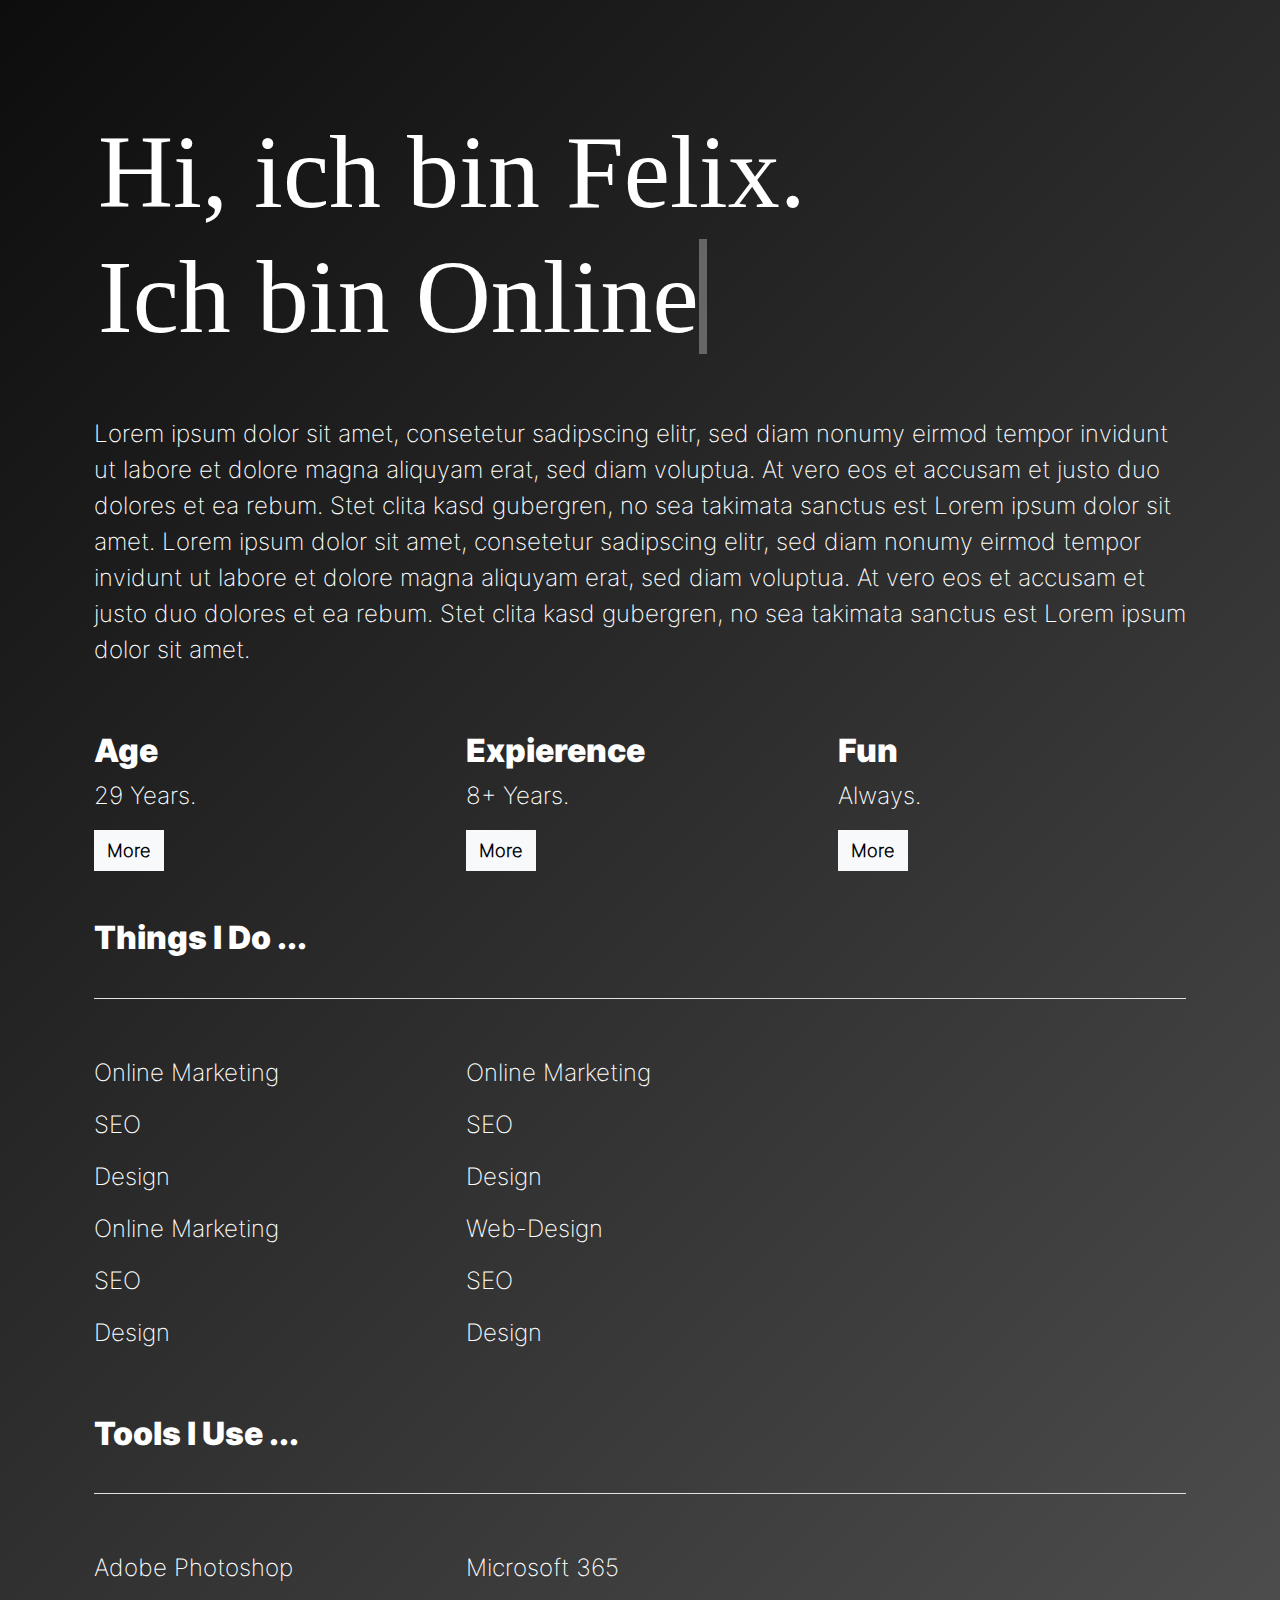
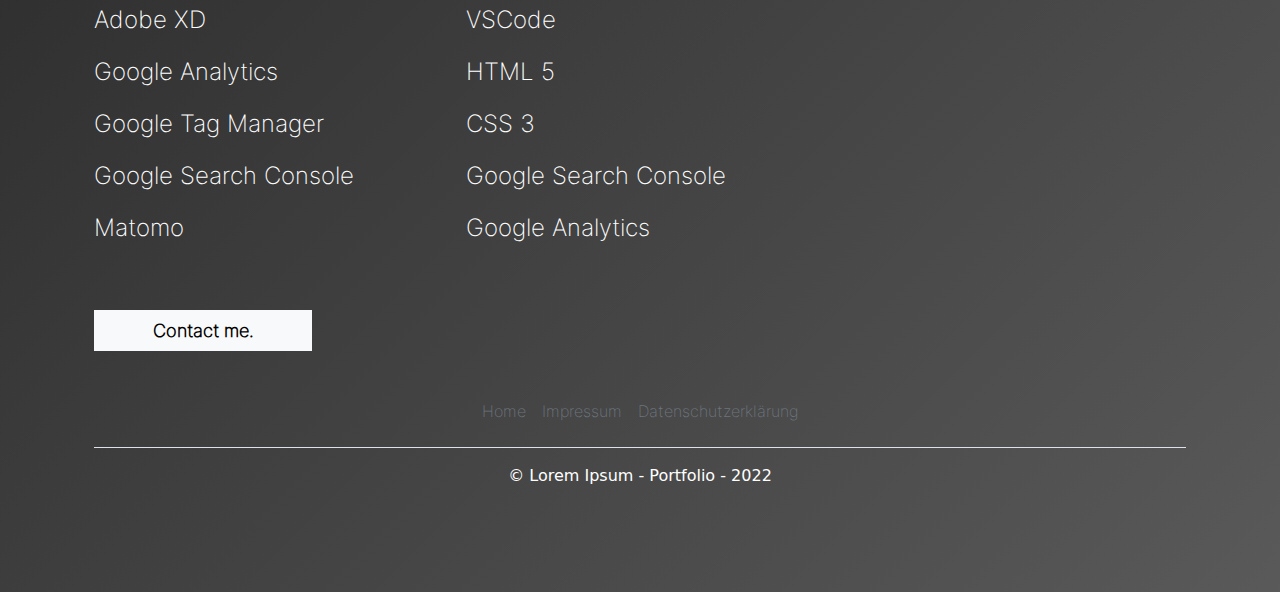
==== index.html @ 141cc772 "Version" ====
<!doctype html>
<html lang="de">
  <head>
   
    <meta name="robots" content="noindex, nofollow">
    <meta charset="utf-8">
    <meta name="viewport" content="width=device-width, initial-scale=1">
    <meta name="description" content="Das ist ein Test">
    <link href="http://welche-kopfhoerer.de/" rel="canonical">
    <link rel="shortcut icon" type="image/x-icon" href="../pictures/bootstrap-logo.svg">
    <link rel="alternate" hreflang="de" href="http://welche-kopfhoerer.de/" />
    <title>Felix Ferrara Portfolio</title>
   <!-- <link href="https://cdn.jsdelivr.net/npm/bootstrap@5.2.0/dist/css/bootstrap.min.css" rel="stylesheet" integrity="sha384-gH2yIJqKdNHPEq0n4Mqa/HGKIhSkIHeL5AyhkYV8i59U5AR6csBvApHHNl/vI1Bx" crossorigin="anonymous"> -->
    <link href="features.css" rel="stylesheet">
    <link href="bootstrap.css" rel="stylesheet">
    <link href="sidebars.css" rel="stylesheet">
    <link href="grid.css" rel="stylesheet">
  </head>
  <body>
<div class="bg-atf">
  <div class="container px-4 py-5" id="featured-3">
    <div class="px-1 py-1 my-1">
      <h1 class="pb-2">
        Hi, ich bin Felix.</br>
        Ich bin
       <span style="color: white; font-family: Merriweather-Black.ttf;"><span class="txt-rotate" data-period="2000" data-rotate="[ &quot;Online Marketer.&quot;, &quot;SEO-Manager.&quot;, &quot;Team Player.&quot;, &quot; Graphic Designer.&quot; ]"><span class="wrap"></span></span></span></h1>      
    </div>
    <p class="parts-text-intro">Lorem ipsum dolor sit amet, consetetur sadipscing elitr, sed diam nonumy eirmod tempor invidunt ut labore et dolore magna aliquyam erat, sed diam voluptua. At vero eos et accusam et justo duo dolores et ea rebum. Stet clita kasd gubergren, no sea takimata sanctus est Lorem ipsum dolor sit amet. Lorem ipsum dolor sit amet, consetetur sadipscing elitr, sed diam nonumy eirmod tempor invidunt ut labore et dolore magna aliquyam erat, sed diam voluptua. At vero eos et accusam et justo duo dolores et ea rebum. Stet clita kasd gubergren, no sea takimata sanctus est Lorem ipsum dolor sit amet.</p>

    
    <div class="row g-4 py-5 row-cols-1 row-cols-lg-3">
      <div class="feature col">
        <h2>Age</h2>
        <p class="parts-text">29 Years.</p>
        <!-- Button trigger modal -->
<button type="button" class="btn btn-light" data-bs-toggle="modal" data-bs-target="#exampleModalAge">
  More
</button>
<!-- Modal -->
<div class="modal fade" id="exampleModalAge" tabindex="-1" role="dialog" aria-labelledby="exampleModalCenterTitle" aria-hidden="true">
  <div class="modal-dialog modal-dialog-centered" role="document">
    <div class="modal-content">
              <div class="modal-header">
                <h1 class="modal-title fs-5 parts-text-modal" id="exampleModalLabel">Age</h1>
                <button type="button" class="btn-close btn-close-white" data-bs-dismiss="modal" aria-label="Close"></button>
              </div>
              <div class="modal-body">
                <p class="parts-text-modal">Lorem ipsum dolor sit amet, consetetur sadipscing elitr, sed diam nonumy eirmod tempor invidunt ut labore et dolore magna aliquyam erat, sed diam voluptua. At vero eos et accusam et justo duo dolores et ea rebum. Stet clita kasd gubergren, no sea takimata sanctus est Lorem ipsum dolor sit amet. Lorem ipsum dolor sit amet, consetetur sadipscing elitr, sed diam nonumy eirmod tempor invidunt ut labore et dolore magna aliquyam erat, sed diam voluptua. At vero eos et accusam et justo duo dolores et ea rebum. Stet clita kasd gubergren, no sea takimata sanctus est Lorem ipsum dolor sit amet.</p>
              </div>
            </div>
  </div>
</div>
     </div>






      <div class="feature col">
        <h2>Expierence</h2>
        <p class="parts-text">8+ Years.</p>
        <button type="button" class="btn btn-light" data-bs-toggle="modal" data-bs-target="#exampleModalXP">
          More
        </button>
        <!-- Modal -->
        <div class="modal fade" id="exampleModalXP" tabindex="-1" role="dialog" aria-labelledby="exampleModalCenterTitle" aria-hidden="true">
          <div class="modal-dialog modal-dialog-centered" role="document">
            <div class="modal-content">
                      <div class="modal-header">
                        <h1 class="modal-title fs-5 parts-text-modal" id="exampleModalLabel">Modal title</h1>
                        <button type="button" class="btn-close btn-close-white" data-bs-dismiss="modal" aria-label="Close"></button>
                      </div>
                      <div class="modal-body">
                        <p class="parts-text-modal">Lorem ipsum dolor sit amet, consetetur sadipscing elitr, sed diam nonumy eirmod tempor invidunt ut labore et dolore magna aliquyam erat, sed diam voluptua. At vero eos et accusam et justo duo dolores et ea rebum. Stet clita kasd gubergren, no sea takimata sanctus est Lorem ipsum dolor sit amet. Lorem ipsum dolor sit amet, consetetur sadipscing elitr, sed diam nonumy eirmod tempor invidunt ut labore et dolore magna aliquyam erat, sed diam voluptua. At vero eos et accusam et justo duo dolores et ea rebum. Stet clita kasd gubergren, no sea takimata sanctus est Lorem ipsum dolor sit amet.</p>
                      </div>
                    </div>
          </div>
        </div>
      </div>


      <div class="feature col">
        <h2>Fun</h2>
        <p class="parts-text">Always.</p>
        <button type="button" class="btn btn-light" data-bs-toggle="modal" data-bs-target="#exampleModalFun">
          More
        </button>
        <!-- Modal -->
<div class="modal fade" id="exampleModalFun" tabindex="-1" role="dialog" aria-labelledby="exampleModalCenterTitle" aria-hidden="true">
  <div class="modal-dialog modal-dialog-centered" role="document">
    <div class="modal-content">
              <div class="modal-header">
                <h1 class="modal-title fs-5 parts-text-modal" id="exampleModalLabel">Fun</h1>
                <button type="button" class="btn-close btn-close-white" data-bs-dismiss="modal" aria-label="Close"></button>
              </div>
              <div class="modal-body">
                <p class="parts-text-modal">Lorem ipsum dolor sit amet, consetetur sadipscing elitr, sed diam nonumy eirmod tempor invidunt ut labore et dolore magna aliquyam erat, sed diam voluptua. At vero eos et accusam et justo duo dolores et ea rebum. Stet clita kasd gubergren, no sea takimata sanctus est Lorem ipsum dolor sit amet. Lorem ipsum dolor sit amet, consetetur sadipscing elitr, sed diam nonumy eirmod tempor invidunt ut labore et dolore magna aliquyam erat, sed diam voluptua. At vero eos et accusam et justo duo dolores et ea rebum. Stet clita kasd gubergren, no sea takimata sanctus est Lorem ipsum dolor sit amet.</p>
              </div>
            </div>
  </div>
</div>
      </div>
    </div>


    <h2 class="pb-2 border-bottom">Things I Do ...</h2>
    <div class="row g-4 py-5 row-cols-1 row-cols-lg-3">
      <div class="feature col">
     <!-- <div class="row g-4 py-5 row-cols-1 row-cols-lg-1"> -->
        <row>
        <div class="feature col">
          <p class="parts-text">Online Marketing</p>
        </div>
        <div class="feature col">
          <p class="parts-text">SEO</p>
        </div>
        <div class="feature col">
          <p class="parts-text">Design</p>
        </div>
        <div class="feature col">
          <p class="parts-text">Online Marketing</p>
        </div>
        <div class="feature col">
          <p class="parts-text">SEO</p>
        </div>
        <div class="feature col">
          <p class="parts-text">Design</p>
        </div>
        </row>
      </div>
     </row>
        <row>
          <div class="feature col">
            <p class="parts-text">Online Marketing</p>
          </div>
          <div class="feature col">
            <p class="parts-text">SEO</p>
          </div>
          <div class="feature col">
            <p class="parts-text">Design</p>
          </div>
          <div class="feature col">
            <p class="parts-text">Web-Design</p>
          </div>
          <div class="feature col">
            <p class="parts-text">SEO</p>
          </div>
          <div class="feature col">
            <p class="parts-text">Design</p>
          </div>
        </row>
      </div>

    <h2 class="pb-2 border-bottom">Tools I Use ...</h2>
    <div class="row g-4 py-5 row-cols-1 row-cols-lg-3">
      <row>
      <div class="feature col">
        <p class="parts-text">Adobe Photoshop</p>
      </div>
      <div class="feature col">
        <p class="parts-text">Adobe XD</p>
      </div>
      <div class="feature col">
        <p class="parts-text">Google Analytics</p>
      </div>
      <div class="feature col">
        <p class="parts-text">Google Tag Manager</p>
      </div>
      <div class="feature col">
        <p class="parts-text">Google Search Console</p>
      </div>
      <div class="feature col">
        <p class="parts-text">Matomo</p>
      </div>
      </row>
      <row>
        <div class="feature col">
          <p class="parts-text">Microsoft 365</p>
        </div>
        <div class="feature col">
          <p class="parts-text">VSCode</p>
        </div>
        <div class="feature col">
          <p class="parts-text">HTML 5</p>
        </div>
        <div class="feature col">
          <p class="parts-text">CSS 3</p>
        </div>
        <div class="feature col">
          <p class="parts-text">Google Search Console</p>
        </div>
        <div class="feature col">
          <p class="parts-text">Google Analytics</p>
        </div>
      </row>
    </div>

    <button type="button" class="btn btn-light">Contact me.</button>

    <footer class="py-3 my-4">
      <ul class="nav justify-content-center border-bottom pb-3 mb-3">
        <li class="nav-item"><a href="#" class="nav-link px-2 text-muted">Home</a></li>
        <li class="nav-item"><a href="#" class="nav-link px-2 text-muted">Impressum</a></li>
        <li class="nav-item"><a href="#" class="nav-link px-2 text-muted">Datenschutzerklärung</a></li>
      </ul>
      <p class="text-center">&copy; Lorem Ipsum - Portfolio - 2022</p>
    </footer>
  </div>
  
    <script src="https://cdn.jsdelivr.net/npm/bootstrap@5.2.0/dist/js/bootstrap.bundle.min.js" integrity="sha384-A3rJD856KowSb7dwlZdYEkO39Gagi7vIsF0jrRAoQmDKKtQBHUuLZ9AsSv4jD4Xa" crossorigin="anonymous"></script>
    <script src="sidebars.js"></script>
    <script src="hone.js"></script>
    <script src="modal.js"></script>
  </body>
</html>
---- features.css ----
.feature-icon {
  width: 4rem;
  height: 4rem;
  border-radius: .75rem;
}

.icon-link > .bi {
  margin-top: .125rem;
  margin-left: .125rem;
  fill: currentcolor;
  transition: transform .25s ease-in-out;
}
.icon-link:hover > .bi {
  transform: translate(.25rem);
}

.icon-square {
  width: 3rem;
  height: 3rem;
  border-radius: .75rem;
}

.text-shadow-1 { text-shadow: 0 .125rem .25rem rgba(0, 0, 0, .25); }
.text-shadow-2 { text-shadow: 0 .25rem .5rem rgba(0, 0, 0, .25); }
.text-shadow-3 { text-shadow: 0 .5rem 1.5rem rgba(0, 0, 0, .25); }

.card-cover {
  background-repeat: no-repeat;
  background-position: center center;
  background-size: cover;
}
---- sidebars.css ----
body {
  min-height: 100vh;
  min-height: -webkit-fill-available;
}

html {
  height: -webkit-fill-available;
}

main {
  height: 100vh;
  height: -webkit-fill-available;
  max-height: 100vh;
  overflow-x: auto;
  overflow-y: hidden;
}

.dropdown-toggle { outline: 0; }

.btn-toggle {
  padding: .25rem .5rem;
  font-weight: 600;
  color: rgba(0, 0, 0, .65);
  background-color: transparent;
}
.btn-toggle:hover,
.btn-toggle:focus {
  color: rgba(0, 0, 0, .85);
  background-color: #d2f4ea;
}

.btn-toggle::before {
  width: 1.25em;
  line-height: 0;
  content: url("data:image/svg+xml,%3csvg xmlns='http://www.w3.org/2000/svg' width='16' height='16' viewBox='0 0 16 16'%3e%3cpath fill='none' stroke='rgba%280,0,0,.5%29' stroke-linecap='round' stroke-linejoin='round' stroke-width='2' d='M5 14l6-6-6-6'/%3e%3c/svg%3e");
  transition: transform .35s ease;
  transform-origin: .5em 50%;
}

.btn-toggle[aria-expanded="true"] {
  color: rgba(0, 0, 0, .85);
}
.btn-toggle[aria-expanded="true"]::before {
  transform: rotate(90deg);
}

.btn-toggle-nav a {
  padding: .1875rem .5rem;
  margin-top: .125rem;
  margin-left: 1.25rem;
}
.btn-toggle-nav a:hover,
.btn-toggle-nav a:focus {
  background-color: #d2f4ea;
}

.scrollarea {
  overflow-y: auto;
}
---- grid.css ----
.themed-grid-col {
  padding-top: .75rem;
  padding-bottom: .75rem;
 
}

.themed-container {
  padding: .75rem;
  margin-bottom: 1.5rem;
  
}
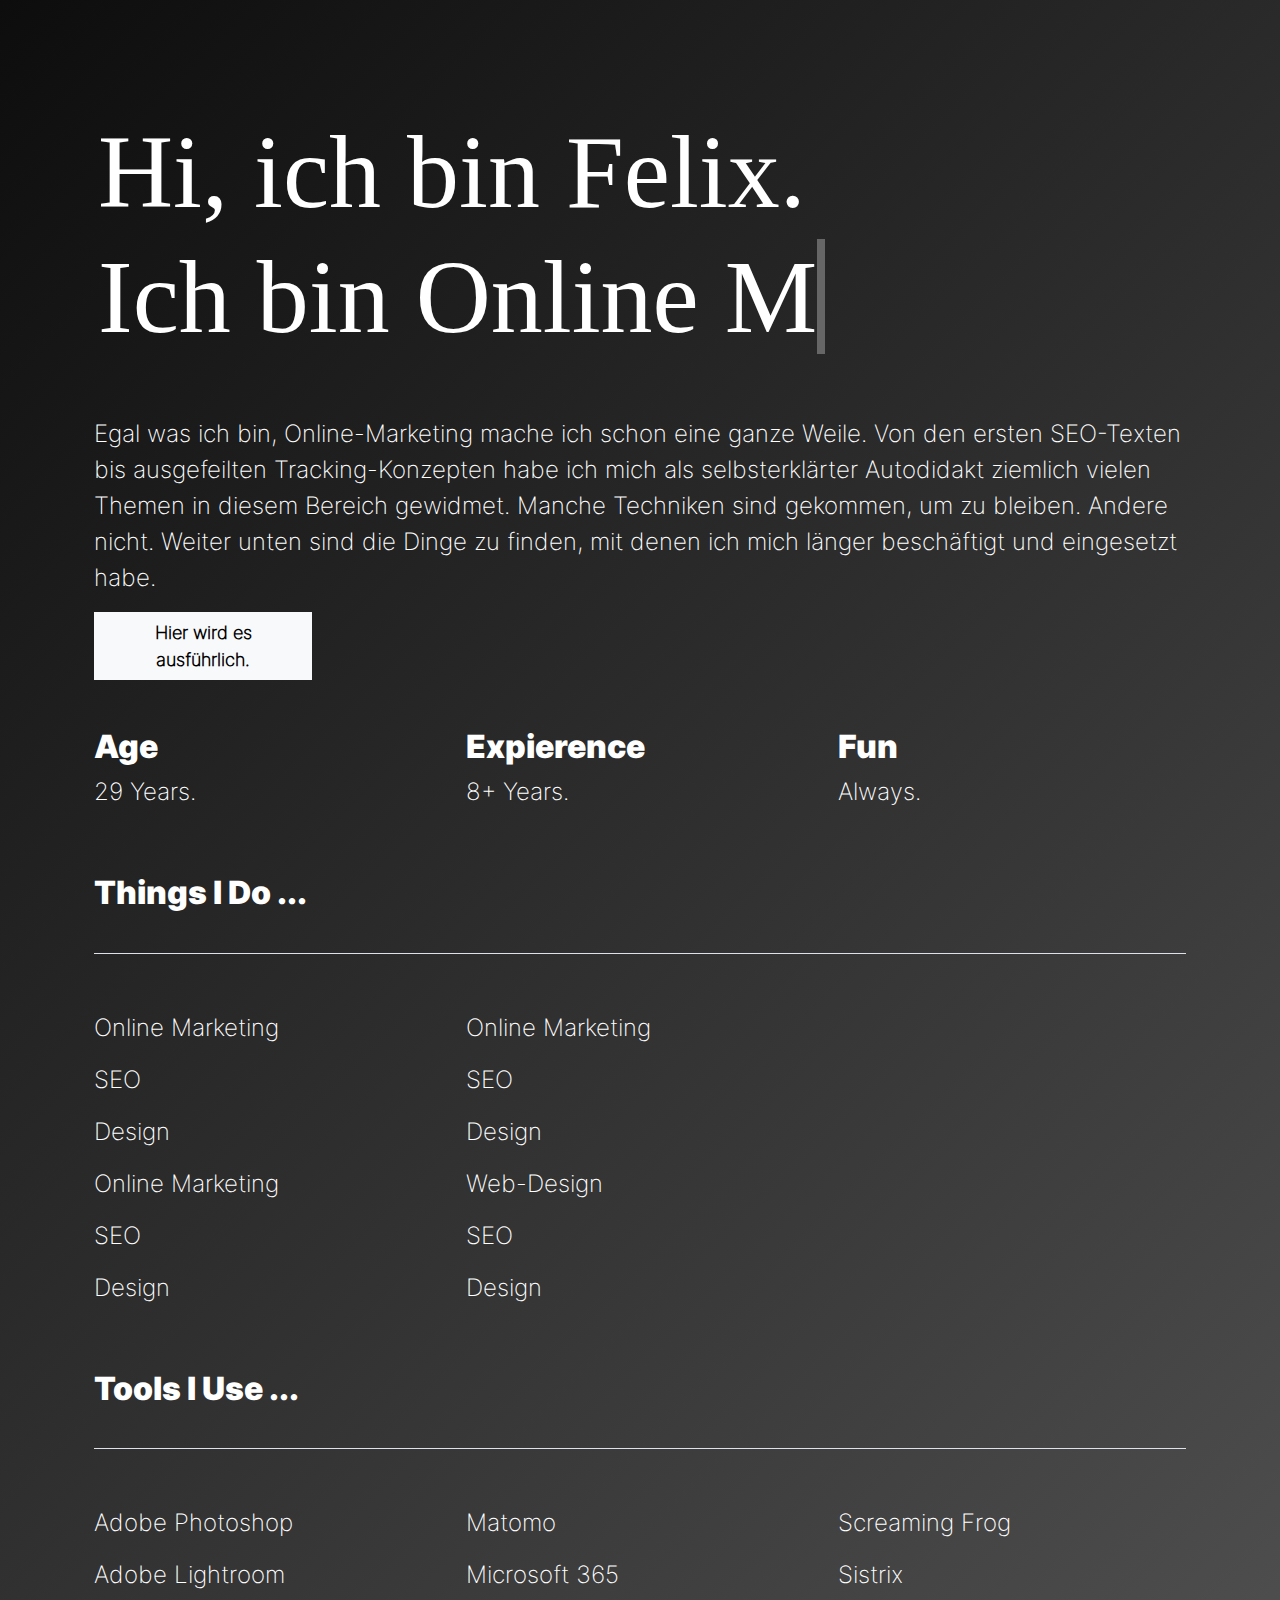
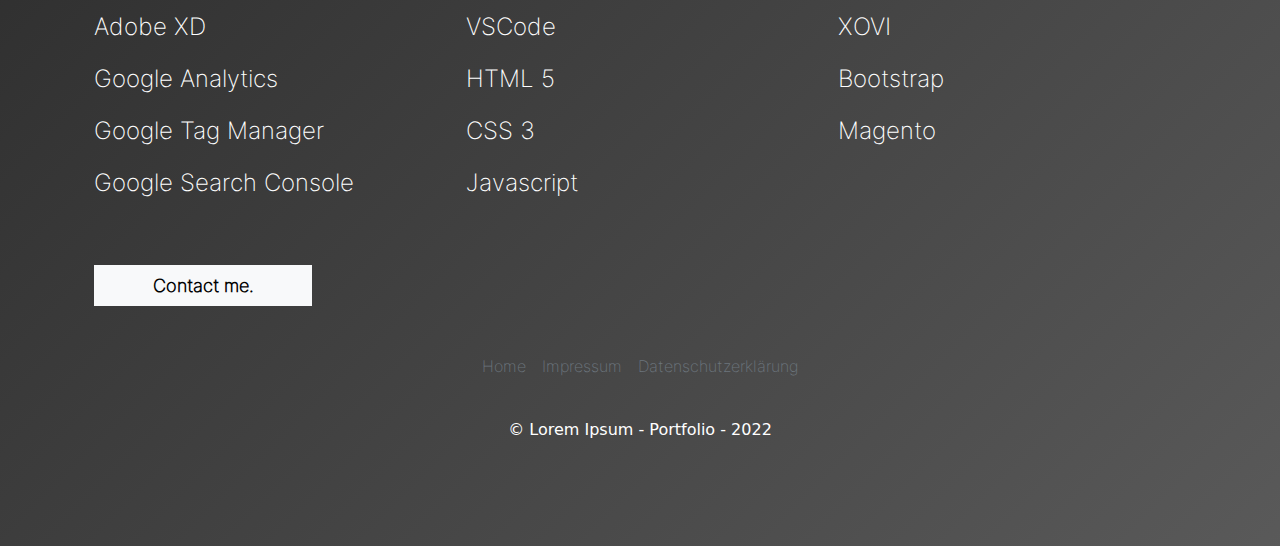
==== commit bfc46296: "Version" ====
--- a/index.html
+++ b/index.html
@@ -25,81 +25,41 @@
         Ich bin
        <span style="color: white; font-family: Merriweather-Black.ttf;"><span class="txt-rotate" data-period="2000" data-rotate="[ &quot;Online Marketer.&quot;, &quot;SEO-Manager.&quot;, &quot;Team Player.&quot;, &quot; Graphic Designer.&quot; ]"><span class="wrap"></span></span></span></h1>      
     </div>
-    <p class="parts-text-intro">Lorem ipsum dolor sit amet, consetetur sadipscing elitr, sed diam nonumy eirmod tempor invidunt ut labore et dolore magna aliquyam erat, sed diam voluptua. At vero eos et accusam et justo duo dolores et ea rebum. Stet clita kasd gubergren, no sea takimata sanctus est Lorem ipsum dolor sit amet. Lorem ipsum dolor sit amet, consetetur sadipscing elitr, sed diam nonumy eirmod tempor invidunt ut labore et dolore magna aliquyam erat, sed diam voluptua. At vero eos et accusam et justo duo dolores et ea rebum. Stet clita kasd gubergren, no sea takimata sanctus est Lorem ipsum dolor sit amet.</p>
-
+    <p class="parts-text-intro">Egal was ich bin, Online-Marketing mache ich schon eine ganze Weile. Von den ersten SEO-Texten bis ausgefeilten Tracking-Konzepten habe ich mich als selbsterklärter Autodidakt ziemlich vielen Themen in diesem Bereich gewidmet. Manche Techniken sind gekommen, um zu bleiben. Andere nicht. Weiter unten sind die Dinge zu finden, mit denen ich mich länger beschäftigt und eingesetzt habe.</p>
+    <button type="button" class="btn btn-light" data-bs-toggle="modal" data-bs-target="#exampleModalAge">
+      Hier wird es ausführlich.
+    </button>
+    <!-- Modal -->
+    <div class="modal fade" id="exampleModalAge" tabindex="-1" role="dialog" aria-labelledby="exampleModalCenterTitle" aria-hidden="true">
+      <div class="modal-dialog modal-dialog-centered" role="document">
+        <div class="modal-content">
+                  <div class="modal-header">
+                    <h1 class="modal-title fs-5 parts-text-modal" id="exampleModalLabel">Age</h1>
+                    <button type="button" class="btn-close btn-close-white" data-bs-dismiss="modal" aria-label="Close"></button>
+                  </div>
+                  <div class="modal-body">
+                    <p class="parts-text-modal">Lorem ipsum dolor sit amet, consetetur sadipscing elitr, sed diam nonumy eirmod tempor invidunt ut labore et dolore magna aliquyam erat, sed diam voluptua. At vero eos et accusam et justo duo dolores et ea rebum. Stet clita kasd gubergren, no sea takimata sanctus est Lorem ipsum dolor sit amet. Lorem ipsum dolor sit amet, consetetur sadipscing elitr, sed diam nonumy eirmod tempor invidunt ut labore et dolore magna aliquyam erat, sed diam voluptua. At vero eos et accusam et justo duo dolores et ea rebum. Stet clita kasd gubergren, no sea takimata sanctus est Lorem ipsum dolor sit amet.</p>
+                  </div>
+                </div>
+      </div>
+    </div>
     
     <div class="row g-4 py-5 row-cols-1 row-cols-lg-3">
       <div class="feature col">
         <h2>Age</h2>
         <p class="parts-text">29 Years.</p>
         <!-- Button trigger modal -->
-<button type="button" class="btn btn-light" data-bs-toggle="modal" data-bs-target="#exampleModalAge">
-  More
-</button>
-<!-- Modal -->
-<div class="modal fade" id="exampleModalAge" tabindex="-1" role="dialog" aria-labelledby="exampleModalCenterTitle" aria-hidden="true">
-  <div class="modal-dialog modal-dialog-centered" role="document">
-    <div class="modal-content">
-              <div class="modal-header">
-                <h1 class="modal-title fs-5 parts-text-modal" id="exampleModalLabel">Age</h1>
-                <button type="button" class="btn-close btn-close-white" data-bs-dismiss="modal" aria-label="Close"></button>
-              </div>
-              <div class="modal-body">
-                <p class="parts-text-modal">Lorem ipsum dolor sit amet, consetetur sadipscing elitr, sed diam nonumy eirmod tempor invidunt ut labore et dolore magna aliquyam erat, sed diam voluptua. At vero eos et accusam et justo duo dolores et ea rebum. Stet clita kasd gubergren, no sea takimata sanctus est Lorem ipsum dolor sit amet. Lorem ipsum dolor sit amet, consetetur sadipscing elitr, sed diam nonumy eirmod tempor invidunt ut labore et dolore magna aliquyam erat, sed diam voluptua. At vero eos et accusam et justo duo dolores et ea rebum. Stet clita kasd gubergren, no sea takimata sanctus est Lorem ipsum dolor sit amet.</p>
-              </div>
-            </div>
-  </div>
-</div>
      </div>
-
-
-
-
-
-
       <div class="feature col">
         <h2>Expierence</h2>
         <p class="parts-text">8+ Years.</p>
-        <button type="button" class="btn btn-light" data-bs-toggle="modal" data-bs-target="#exampleModalXP">
-          More
-        </button>
-        <!-- Modal -->
-        <div class="modal fade" id="exampleModalXP" tabindex="-1" role="dialog" aria-labelledby="exampleModalCenterTitle" aria-hidden="true">
-          <div class="modal-dialog modal-dialog-centered" role="document">
-            <div class="modal-content">
-                      <div class="modal-header">
-                        <h1 class="modal-title fs-5 parts-text-modal" id="exampleModalLabel">Modal title</h1>
-                        <button type="button" class="btn-close btn-close-white" data-bs-dismiss="modal" aria-label="Close"></button>
-                      </div>
-                      <div class="modal-body">
-                        <p class="parts-text-modal">Lorem ipsum dolor sit amet, consetetur sadipscing elitr, sed diam nonumy eirmod tempor invidunt ut labore et dolore magna aliquyam erat, sed diam voluptua. At vero eos et accusam et justo duo dolores et ea rebum. Stet clita kasd gubergren, no sea takimata sanctus est Lorem ipsum dolor sit amet. Lorem ipsum dolor sit amet, consetetur sadipscing elitr, sed diam nonumy eirmod tempor invidunt ut labore et dolore magna aliquyam erat, sed diam voluptua. At vero eos et accusam et justo duo dolores et ea rebum. Stet clita kasd gubergren, no sea takimata sanctus est Lorem ipsum dolor sit amet.</p>
-                      </div>
-                    </div>
-          </div>
-        </div>
       </div>
 
 
       <div class="feature col">
         <h2>Fun</h2>
         <p class="parts-text">Always.</p>
-        <button type="button" class="btn btn-light" data-bs-toggle="modal" data-bs-target="#exampleModalFun">
-          More
-        </button>
-        <!-- Modal -->
-<div class="modal fade" id="exampleModalFun" tabindex="-1" role="dialog" aria-labelledby="exampleModalCenterTitle" aria-hidden="true">
-  <div class="modal-dialog modal-dialog-centered" role="document">
-    <div class="modal-content">
-              <div class="modal-header">
-                <h1 class="modal-title fs-5 parts-text-modal" id="exampleModalLabel">Fun</h1>
-                <button type="button" class="btn-close btn-close-white" data-bs-dismiss="modal" aria-label="Close"></button>
-              </div>
-              <div class="modal-body">
-                <p class="parts-text-modal">Lorem ipsum dolor sit amet, consetetur sadipscing elitr, sed diam nonumy eirmod tempor invidunt ut labore et dolore magna aliquyam erat, sed diam voluptua. At vero eos et accusam et justo duo dolores et ea rebum. Stet clita kasd gubergren, no sea takimata sanctus est Lorem ipsum dolor sit amet. Lorem ipsum dolor sit amet, consetetur sadipscing elitr, sed diam nonumy eirmod tempor invidunt ut labore et dolore magna aliquyam erat, sed diam voluptua. At vero eos et accusam et justo duo dolores et ea rebum. Stet clita kasd gubergren, no sea takimata sanctus est Lorem ipsum dolor sit amet.</p>
-              </div>
-            </div>
-  </div>
-</div>
+      
       </div>
     </div>
 
@@ -159,6 +119,9 @@
         <p class="parts-text">Adobe Photoshop</p>
       </div>
       <div class="feature col">
+        <p class="parts-text">Adobe Lightroom</p>
+      </div>
+      <div class="feature col">
         <p class="parts-text">Adobe XD</p>
       </div>
       <div class="feature col">
@@ -170,11 +133,11 @@
       <div class="feature col">
         <p class="parts-text">Google Search Console</p>
       </div>
-      <div class="feature col">
-        <p class="parts-text">Matomo</p>
-      </div>
       </row>
       <row>
+        <div class="feature col">
+          <p class="parts-text">Matomo</p>
+        </div>
         <div class="feature col">
           <p class="parts-text">Microsoft 365</p>
         </div>
@@ -188,18 +151,33 @@
           <p class="parts-text">CSS 3</p>
         </div>
         <div class="feature col">
-          <p class="parts-text">Google Search Console</p>
+          <p class="parts-text">Javascript</p>
+        </div>
+      </row>
+      <row>
+        <div class="feature col">
+          <p class="parts-text">Screaming Frog</p>
         </div>
         <div class="feature col">
-          <p class="parts-text">Google Analytics</p>
+          <p class="parts-text">Sistrix</p>
         </div>
+        <div class="feature col">
+          <p class="parts-text">XOVI</p>
+        </div>
+        <div class="feature col">
+          <p class="parts-text">Bootstrap</p>
+        </div>
+        <div class="feature col">
+          <p class="parts-text">Magento</p>
+        </div>
+        </row>
       </row>
     </div>
 
     <button type="button" class="btn btn-light">Contact me.</button>
 
     <footer class="py-3 my-4">
-      <ul class="nav justify-content-center border-bottom pb-3 mb-3">
+      <ul class="nav justify-content-center pb-3 mb-3">
         <li class="nav-item"><a href="#" class="nav-link px-2 text-muted">Home</a></li>
         <li class="nav-item"><a href="#" class="nav-link px-2 text-muted">Impressum</a></li>
         <li class="nav-item"><a href="#" class="nav-link px-2 text-muted">Datenschutzerklärung</a></li>
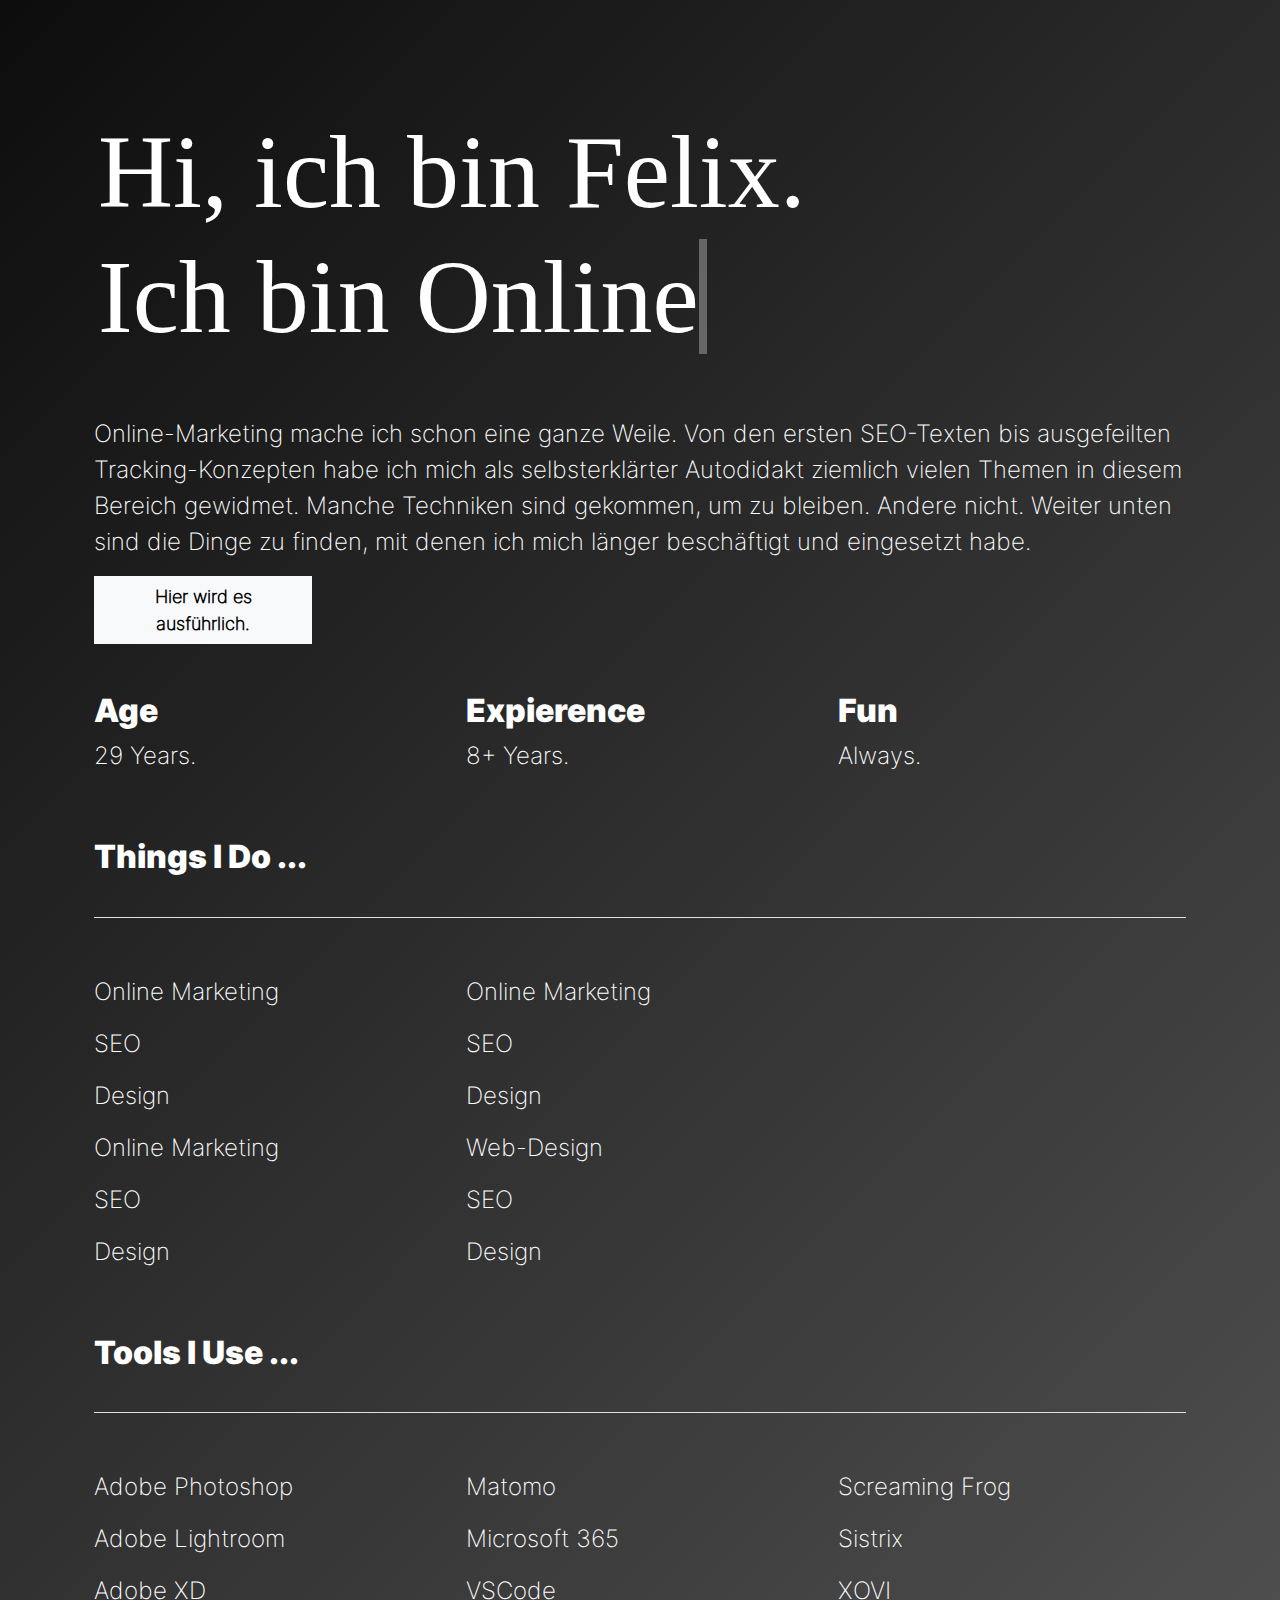
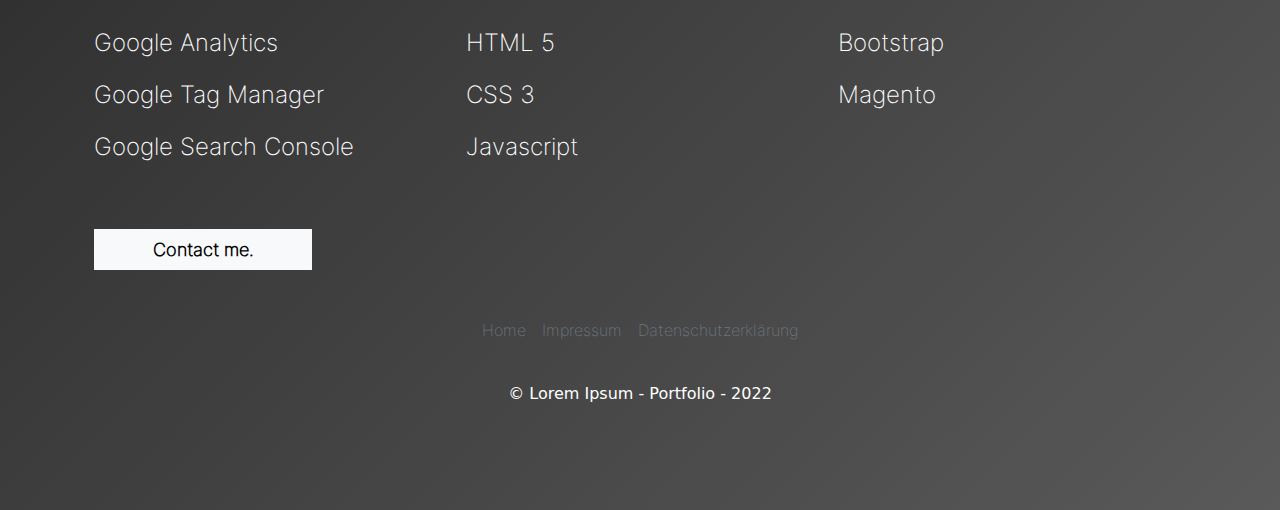
==== commit 9d022da7: "Update index.html" ====
--- a/index.html
+++ b/index.html
@@ -25,7 +25,7 @@
         Ich bin
        <span style="color: white; font-family: Merriweather-Black.ttf;"><span class="txt-rotate" data-period="2000" data-rotate="[ &quot;Online Marketer.&quot;, &quot;SEO-Manager.&quot;, &quot;Team Player.&quot;, &quot; Graphic Designer.&quot; ]"><span class="wrap"></span></span></span></h1>      
     </div>
-    <p class="parts-text-intro">Egal was ich bin, Online-Marketing mache ich schon eine ganze Weile. Von den ersten SEO-Texten bis ausgefeilten Tracking-Konzepten habe ich mich als selbsterklärter Autodidakt ziemlich vielen Themen in diesem Bereich gewidmet. Manche Techniken sind gekommen, um zu bleiben. Andere nicht. Weiter unten sind die Dinge zu finden, mit denen ich mich länger beschäftigt und eingesetzt habe.</p>
+    <p class="parts-text-intro">Online-Marketing mache ich schon eine ganze Weile. Von den ersten SEO-Texten bis ausgefeilten Tracking-Konzepten habe ich mich als selbsterklärter Autodidakt ziemlich vielen Themen in diesem Bereich gewidmet. Manche Techniken sind gekommen, um zu bleiben. Andere nicht. Weiter unten sind die Dinge zu finden, mit denen ich mich länger beschäftigt und eingesetzt habe.</p>
     <button type="button" class="btn btn-light" data-bs-toggle="modal" data-bs-target="#exampleModalAge">
       Hier wird es ausführlich.
     </button>
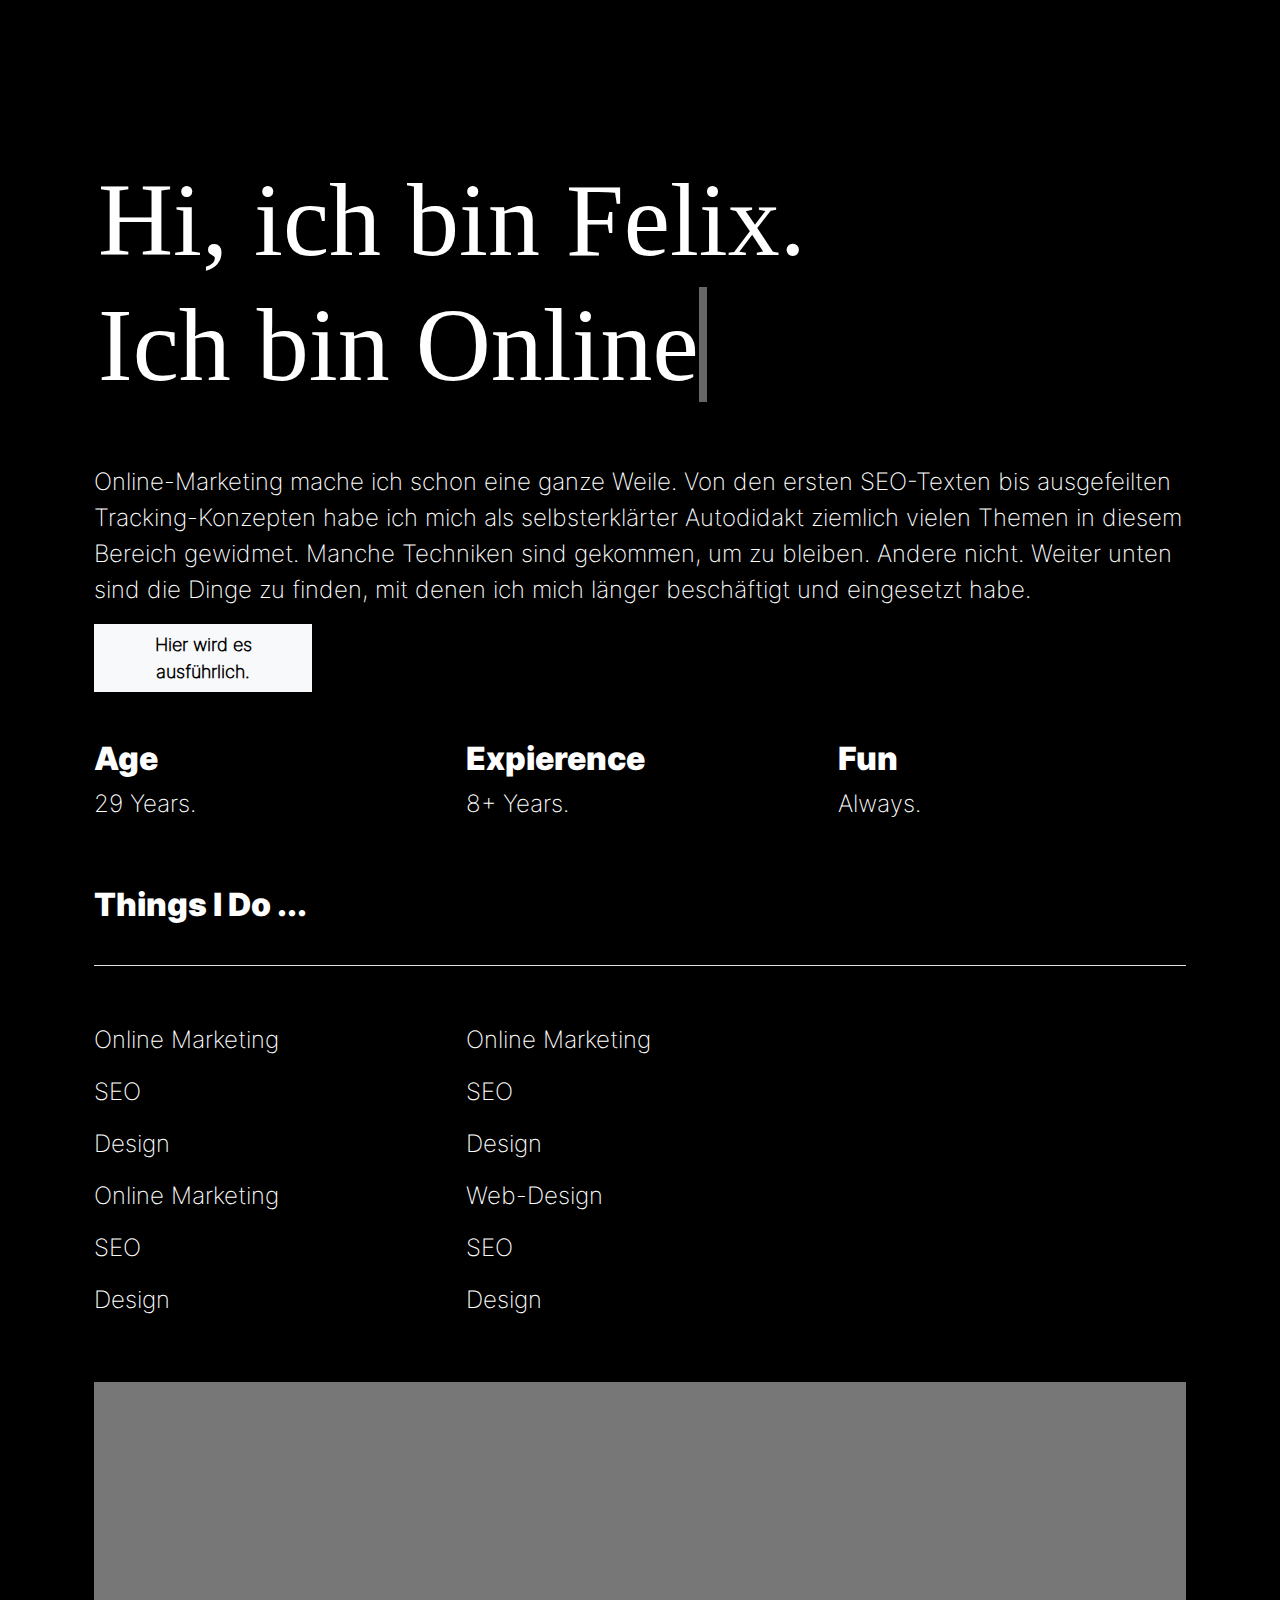
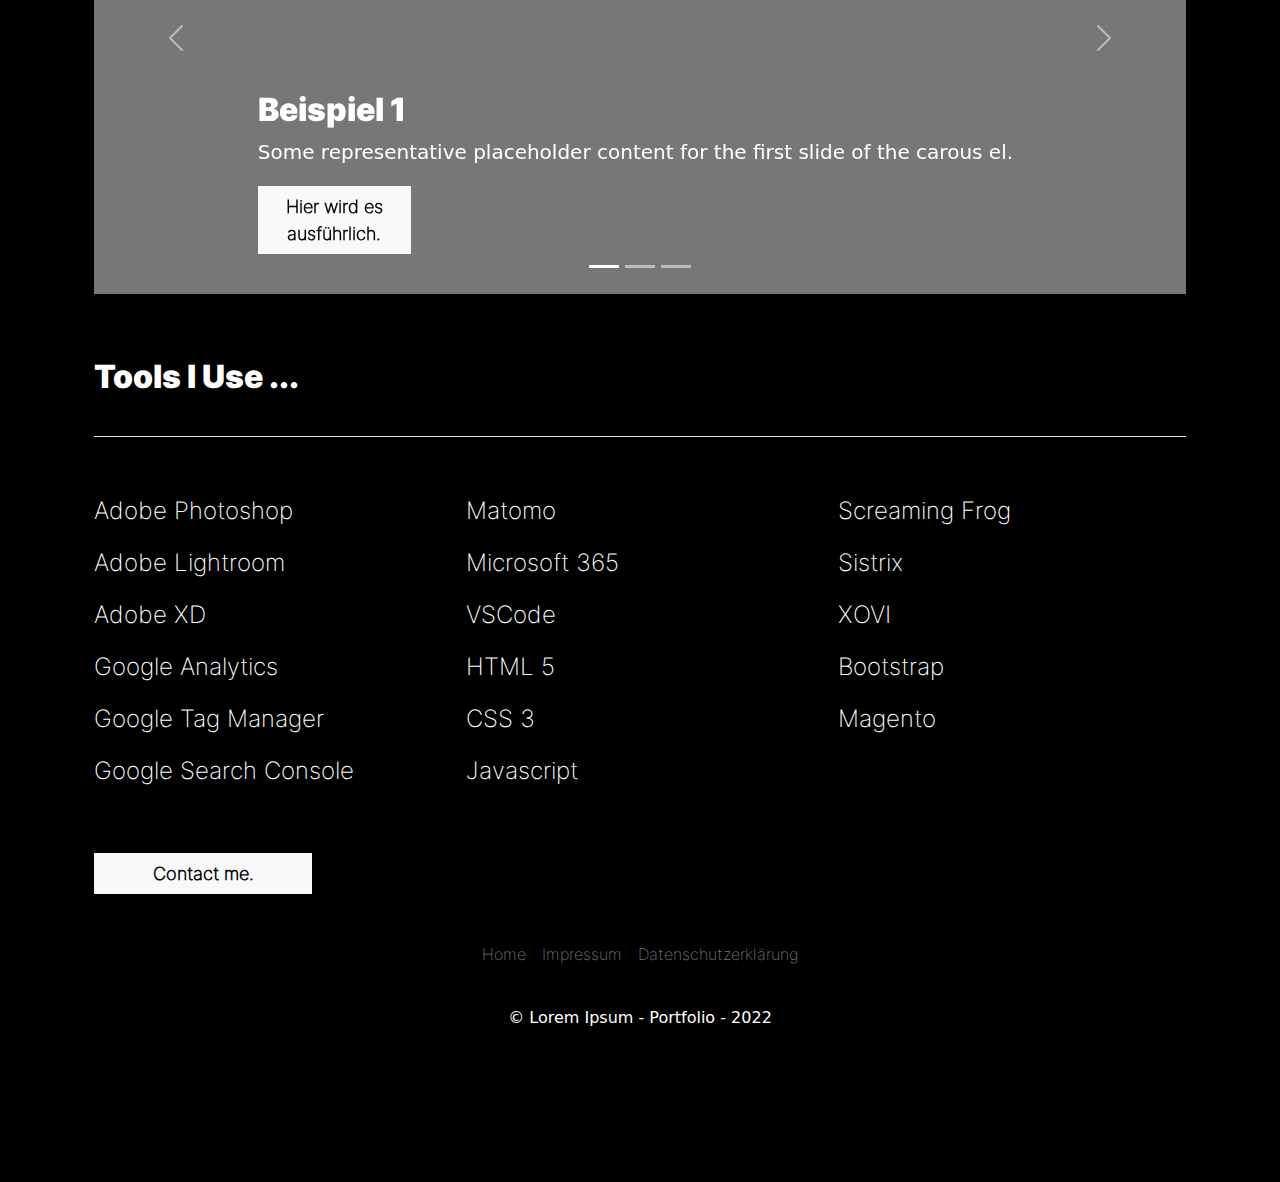
==== commit c0204202: "Version" ====
--- a/index.html
+++ b/index.html
@@ -12,12 +12,12 @@
     <title>Felix Ferrara Portfolio</title>
    <!-- <link href="https://cdn.jsdelivr.net/npm/bootstrap@5.2.0/dist/css/bootstrap.min.css" rel="stylesheet" integrity="sha384-gH2yIJqKdNHPEq0n4Mqa/HGKIhSkIHeL5AyhkYV8i59U5AR6csBvApHHNl/vI1Bx" crossorigin="anonymous"> -->
     <link href="features.css" rel="stylesheet">
+    <link href="carousel.css" rel="stylesheet">
     <link href="bootstrap.css" rel="stylesheet">
     <link href="sidebars.css" rel="stylesheet">
     <link href="grid.css" rel="stylesheet">
   </head>
   <body>
-<div class="bg-atf">
   <div class="container px-4 py-5" id="featured-3">
     <div class="px-1 py-1 my-1">
       <h1 class="pb-2">
@@ -63,7 +63,6 @@
       </div>
     </div>
 
-
     <h2 class="pb-2 border-bottom">Things I Do ...</h2>
     <div class="row g-4 py-5 row-cols-1 row-cols-lg-3">
       <div class="feature col">
@@ -112,6 +111,82 @@
         </row>
       </div>
 
+<!-- Slider Start -->
+
+
+<div id="myCarousel" class="carousel slide" data-bs-ride="carousel">
+  <div class="carousel-indicators">
+    <button type="button" data-bs-target="#myCarousel" data-bs-slide-to="0" class="active" aria-current="true" aria-label="Slide 1"></button>
+    <button type="button" data-bs-target="#myCarousel" data-bs-slide-to="1" aria-label="Slide 2"></button>
+    <button type="button" data-bs-target="#myCarousel" data-bs-slide-to="2" aria-label="Slide 3"></button>
+  </div>
+  <div class="carousel-inner">
+    <div class="carousel-item active">
+      <svg class="bd-placeholder-img" width="100%" height="100%" xmlns="http://www.w3.org/2000/svg" aria-hidden="true" preserveAspectRatio="xMidYMid slice" focusable="false"><rect width="100%" height="100%" fill="#777"/></svg>
+
+      <div class="container">
+        <div class="carousel-caption text-start">
+          <h2>Beispiel 1</h2>
+          <p>Some representative placeholder content for the first slide of the carous el.</p>
+          <button type="button" class="btn btn-light" data-bs-toggle="modal" data-bs-target="#exampleModalAge">
+            Hier wird es ausführlich.
+          </button>
+          <!-- Modal -->
+          <div class="modal fade" id="exampleModalAge" tabindex="-1" role="dialog" aria-labelledby="exampleModalCenterTitle" aria-hidden="true">
+            <div class="modal-dialog modal-dialog-centered" role="document">
+              <div class="modal-content">
+                        <div class="modal-header">
+                          <h1 class="modal-title fs-5 parts-text-modal" id="exampleModalLabel">Age</h1>
+                          <button type="button" class="btn-close btn-close-white" data-bs-dismiss="modal" aria-label="Close"></button>
+                        </div>
+                        <div class="modal-body">
+                          <p class="parts-text-modal">Lorem ipsum dolor sit amet, consetetur sadipscing elitr, sed diam nonumy eirmod tempor invidunt ut labore et dolore magna aliquyam erat, sed diam voluptua. At vero eos et accusam et justo duo dolores et ea rebum. Stet clita kasd gubergren, no sea takimata sanctus est Lorem ipsum dolor sit amet. Lorem ipsum dolor sit amet, consetetur sadipscing elitr, sed diam nonumy eirmod tempor invidunt ut labore et dolore magna aliquyam erat, sed diam voluptua. At vero eos et accusam et justo duo dolores et ea rebum. Stet clita kasd gubergren, no sea takimata sanctus est Lorem ipsum dolor sit amet.</p>
+                        </div>
+                      </div>
+            </div>
+          </div>
+          <!-- <p><a class="btn btn-lg btn-primary" href="#">Sign up today</a></p> -->
+        </div>
+      </div>
+    </div>
+    <div class="carousel-item">
+      <svg class="bd-placeholder-img" width="100%" height="100%" xmlns="http://www.w3.org/2000/svg" aria-hidden="true" preserveAspectRatio="xMidYMid slice" focusable="false"><rect width="100%" height="100%" fill="#777"/></svg>
+
+      <div class="container">
+        <div class="carousel-caption text-start">
+          <h2>Beispiel 2</h2>
+          <p>Some representative placeholder content for the second slide of the carousel.</p>
+          <button type="button" class="btn btn-light" data-bs-toggle="modal" data-bs-target="#exampleModalAge">
+            Hier wird es ausführlich.
+          </button>  
+        </div>
+      </div>
+    </div>
+    <div class="carousel-item">
+      <svg class="bd-placeholder-img" width="100%" height="100%" xmlns="http://www.w3.org/2000/svg" aria-hidden="true" preserveAspectRatio="xMidYMid slice" focusable="false"><rect width="100%" height="100%" fill="#777"/></svg>
+
+      <div class="container">
+        <div class="carousel-caption text-start">
+          <h2>Beispiel 3</h2>
+          <p>Some representative placeholder content for the third slide of this carousel.</p>
+          <button type="button" class="btn btn-light" data-bs-toggle="modal" data-bs-target="#exampleModalAge">
+            Hier wird es ausführlich.
+          </button>  
+        </div>
+      </div>
+    </div>
+  </div>
+  <button class="carousel-control-prev" type="button" data-bs-target="#myCarousel" data-bs-slide="prev">
+    <span class="carousel-control-prev-icon" aria-hidden="true"></span>
+    <span class="visually-hidden">Previous</span>
+  </button>
+  <button class="carousel-control-next" type="button" data-bs-target="#myCarousel" data-bs-slide="next">
+    <span class="carousel-control-next-icon" aria-hidden="true"></span>
+    <span class="visually-hidden">Next</span>
+  </button>
+</div>
+
+<!-- Slider End -->
     <h2 class="pb-2 border-bottom">Tools I Use ...</h2>
     <div class="row g-4 py-5 row-cols-1 row-cols-lg-3">
       <row>
@@ -184,7 +259,6 @@
       </ul>
       <p class="text-center">&copy; Lorem Ipsum - Portfolio - 2022</p>
     </footer>
-  </div>
   
     <script src="https://cdn.jsdelivr.net/npm/bootstrap@5.2.0/dist/js/bootstrap.bundle.min.js" integrity="sha384-A3rJD856KowSb7dwlZdYEkO39Gagi7vIsF0jrRAoQmDKKtQBHUuLZ9AsSv4jD4Xa" crossorigin="anonymous"></script>
     <script src="sidebars.js"></script>
--- a/carousel.css
+++ b/carousel.css
@@ -0,0 +1,82 @@
+/* GLOBAL STYLES
+-------------------------------------------------- */
+/* Padding below the footer and lighter body text */
+
+body {
+  padding-top: 3rem;
+  padding-bottom: 3rem;
+  color: #5a5a5a;
+}
+
+
+/* CUSTOMIZE THE CAROUSEL
+-------------------------------------------------- */
+
+/* Carousel base class */
+.carousel {
+  margin-bottom: 4rem;
+}
+/* Since positioning the image, we need to help out the caption */
+.carousel-caption {
+  bottom: 3rem;
+  z-index: 10;
+}
+
+/* Declare heights because of positioning of img element */
+.carousel-item {
+  height: 32rem;
+}
+
+
+/* MARKETING CONTENT
+-------------------------------------------------- */
+
+/* Center align the text within the three columns below the carousel */
+.marketing .col-lg-4 {
+  margin-bottom: 1.5rem;
+  text-align: center;
+}
+/* rtl:begin:ignore */
+.marketing .col-lg-4 p {
+  margin-right: .75rem;
+  margin-left: .75rem;
+}
+/* rtl:end:ignore */
+
+
+/* Featurettes
+------------------------- */
+
+.featurette-divider {
+  margin: 5rem 0; /* Space out the Bootstrap <hr> more */
+}
+
+/* Thin out the marketing headings */
+/* rtl:begin:remove */
+.featurette-heading {
+  letter-spacing: -.05rem;
+}
+
+/* rtl:end:remove */
+
+/* RESPONSIVE CSS
+-------------------------------------------------- */
+
+@media (min-width: 40em) {
+  /* Bump up size of carousel content */
+  .carousel-caption p {
+    margin-bottom: 1.25rem;
+    font-size: 1.25rem;
+    line-height: 1.4;
+  }
+
+  .featurette-heading {
+    font-size: 50px;
+  }
+}
+
+@media (min-width: 62em) {
+  .featurette-heading {
+    margin-top: 7rem;
+  }
+}
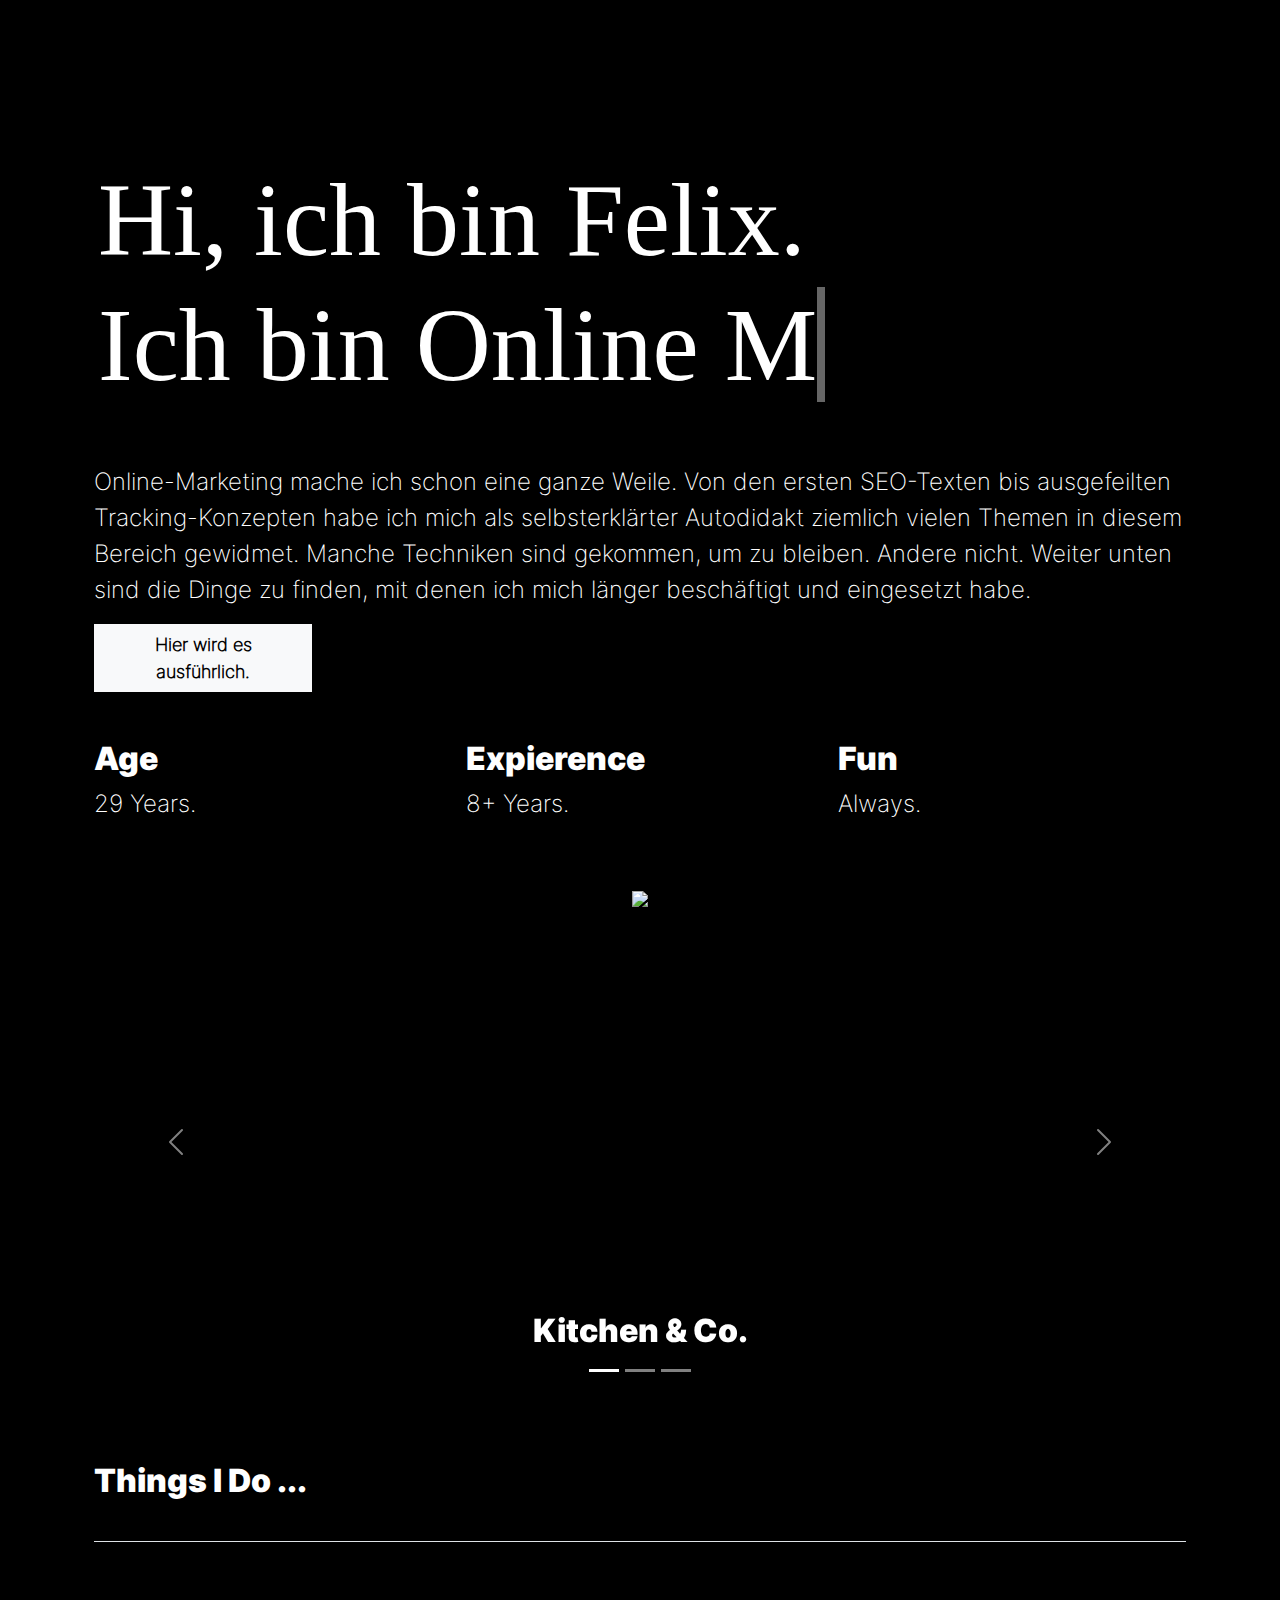
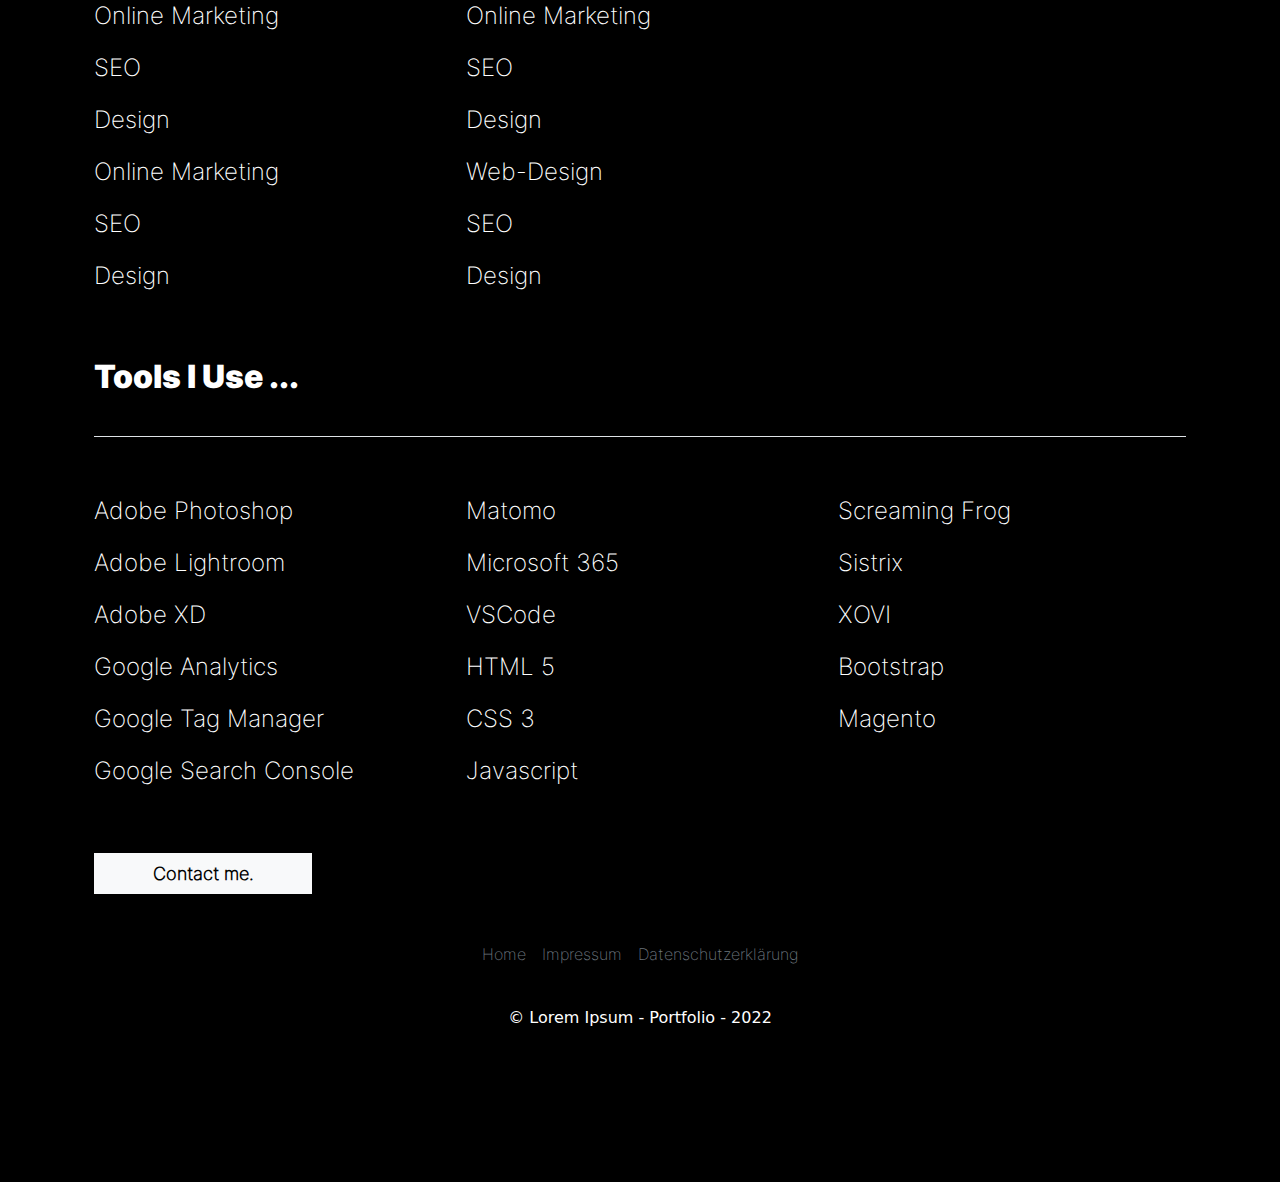
==== commit 74a63c06: "Version" ====
--- a/index.html
+++ b/index.html
@@ -63,55 +63,7 @@
       </div>
     </div>
 
-    <h2 class="pb-2 border-bottom">Things I Do ...</h2>
-    <div class="row g-4 py-5 row-cols-1 row-cols-lg-3">
-      <div class="feature col">
-     <!-- <div class="row g-4 py-5 row-cols-1 row-cols-lg-1"> -->
-        <row>
-        <div class="feature col">
-          <p class="parts-text">Online Marketing</p>
-        </div>
-        <div class="feature col">
-          <p class="parts-text">SEO</p>
-        </div>
-        <div class="feature col">
-          <p class="parts-text">Design</p>
-        </div>
-        <div class="feature col">
-          <p class="parts-text">Online Marketing</p>
-        </div>
-        <div class="feature col">
-          <p class="parts-text">SEO</p>
-        </div>
-        <div class="feature col">
-          <p class="parts-text">Design</p>
-        </div>
-        </row>
-      </div>
-     </row>
-        <row>
-          <div class="feature col">
-            <p class="parts-text">Online Marketing</p>
-          </div>
-          <div class="feature col">
-            <p class="parts-text">SEO</p>
-          </div>
-          <div class="feature col">
-            <p class="parts-text">Design</p>
-          </div>
-          <div class="feature col">
-            <p class="parts-text">Web-Design</p>
-          </div>
-          <div class="feature col">
-            <p class="parts-text">SEO</p>
-          </div>
-          <div class="feature col">
-            <p class="parts-text">Design</p>
-          </div>
-        </row>
-      </div>
-
-<!-- Slider Start -->
+    <!-- Carousel Start -->
 
 
 <div id="myCarousel" class="carousel slide" data-bs-ride="carousel">
@@ -122,56 +74,28 @@
   </div>
   <div class="carousel-inner">
     <div class="carousel-item active">
-      <svg class="bd-placeholder-img" width="100%" height="100%" xmlns="http://www.w3.org/2000/svg" aria-hidden="true" preserveAspectRatio="xMidYMid slice" focusable="false"><rect width="100%" height="100%" fill="#777"/></svg>
+      <img class="img-fluid" src="Kitchenco.png">
 
       <div class="container">
-        <div class="carousel-caption text-start">
-          <h2>Beispiel 1</h2>
-          <p>Some representative placeholder content for the first slide of the carous el.</p>
-          <button type="button" class="btn btn-light" data-bs-toggle="modal" data-bs-target="#exampleModalAge">
-            Hier wird es ausführlich.
-          </button>
-          <!-- Modal -->
-          <div class="modal fade" id="exampleModalAge" tabindex="-1" role="dialog" aria-labelledby="exampleModalCenterTitle" aria-hidden="true">
-            <div class="modal-dialog modal-dialog-centered" role="document">
-              <div class="modal-content">
-                        <div class="modal-header">
-                          <h1 class="modal-title fs-5 parts-text-modal" id="exampleModalLabel">Age</h1>
-                          <button type="button" class="btn-close btn-close-white" data-bs-dismiss="modal" aria-label="Close"></button>
-                        </div>
-                        <div class="modal-body">
-                          <p class="parts-text-modal">Lorem ipsum dolor sit amet, consetetur sadipscing elitr, sed diam nonumy eirmod tempor invidunt ut labore et dolore magna aliquyam erat, sed diam voluptua. At vero eos et accusam et justo duo dolores et ea rebum. Stet clita kasd gubergren, no sea takimata sanctus est Lorem ipsum dolor sit amet. Lorem ipsum dolor sit amet, consetetur sadipscing elitr, sed diam nonumy eirmod tempor invidunt ut labore et dolore magna aliquyam erat, sed diam voluptua. At vero eos et accusam et justo duo dolores et ea rebum. Stet clita kasd gubergren, no sea takimata sanctus est Lorem ipsum dolor sit amet.</p>
-                        </div>
-                      </div>
-            </div>
-          </div>
-          <!-- <p><a class="btn btn-lg btn-primary" href="#">Sign up today</a></p> -->
+        <div class="carousel-caption text-muted">
+          <h2>Kitchen & Co.</h2>
         </div>
       </div>
     </div>
     <div class="carousel-item">
-      <svg class="bd-placeholder-img" width="100%" height="100%" xmlns="http://www.w3.org/2000/svg" aria-hidden="true" preserveAspectRatio="xMidYMid slice" focusable="false"><rect width="100%" height="100%" fill="#777"/></svg>
-
+      <img class="img-fluid" src="Kitchenco.png">
       <div class="container">
-        <div class="carousel-caption text-start">
-          <h2>Beispiel 2</h2>
-          <p>Some representative placeholder content for the second slide of the carousel.</p>
-          <button type="button" class="btn btn-light" data-bs-toggle="modal" data-bs-target="#exampleModalAge">
-            Hier wird es ausführlich.
-          </button>  
+        <div class="carousel-caption text-muted">
+          <h2>Kitchen & Co.</h2>
         </div>
       </div>
     </div>
     <div class="carousel-item">
-      <svg class="bd-placeholder-img" width="100%" height="100%" xmlns="http://www.w3.org/2000/svg" aria-hidden="true" preserveAspectRatio="xMidYMid slice" focusable="false"><rect width="100%" height="100%" fill="#777"/></svg>
+      <img class="img-fluid" src="Kitchenco.png">
 
       <div class="container">
-        <div class="carousel-caption text-start">
-          <h2>Beispiel 3</h2>
-          <p>Some representative placeholder content for the third slide of this carousel.</p>
-          <button type="button" class="btn btn-light" data-bs-toggle="modal" data-bs-target="#exampleModalAge">
-            Hier wird es ausführlich.
-          </button>  
+        <div class="carousel-caption text-muted">
+          <h2>Kitchen & Co.</h2>
         </div>
       </div>
     </div>
@@ -186,7 +110,60 @@
   </button>
 </div>
 
-<!-- Slider End -->
+<!-- Carousel End -->
+
+    <h2 class="pb-2 border-bottom">Things I Do ...</h2>
+    <div class="row g-4 py-5 row-cols-1 row-cols-lg-3">
+      <div class="feature col">
+     <!-- <div class="row g-4 py-5 row-cols-1 row-cols-lg-1"> -->
+        <row>
+        <div class="feature col">
+          <p class="parts-text">Online Marketing</p>
+        </div>
+        <div class="feature col">
+          <p class="parts-text">SEO</p>
+        </div>
+        <div class="feature col">
+          <p class="parts-text">Design</p>
+        </div>
+        <div class="feature col">
+          <p class="parts-text">Online Marketing</p>
+        </div>
+        <div class="feature col">
+          <p class="parts-text">SEO</p>
+        </div>
+        <div class="feature col">
+          <p class="parts-text">Design</p>
+        </div>
+        </row>
+      </div>
+     </row>
+        <row>
+          <div class="feature col">
+            <p class="parts-text">Online Marketing</p>
+          </div>
+          <div class="feature col">
+            <p class="parts-text">SEO</p>
+          </div>
+          <div class="feature col">
+            <p class="parts-text">Design</p>
+          </div>
+          <div class="feature col">
+            <p class="parts-text">Web-Design</p>
+          </div>
+          <div class="feature col">
+            <p class="parts-text">SEO</p>
+          </div>
+          <div class="feature col">
+            <p class="parts-text">Design</p>
+          </div>
+        </row>
+      </div>
+
+
+
+
+
     <h2 class="pb-2 border-bottom">Tools I Use ...</h2>
     <div class="row g-4 py-5 row-cols-1 row-cols-lg-3">
       <row>
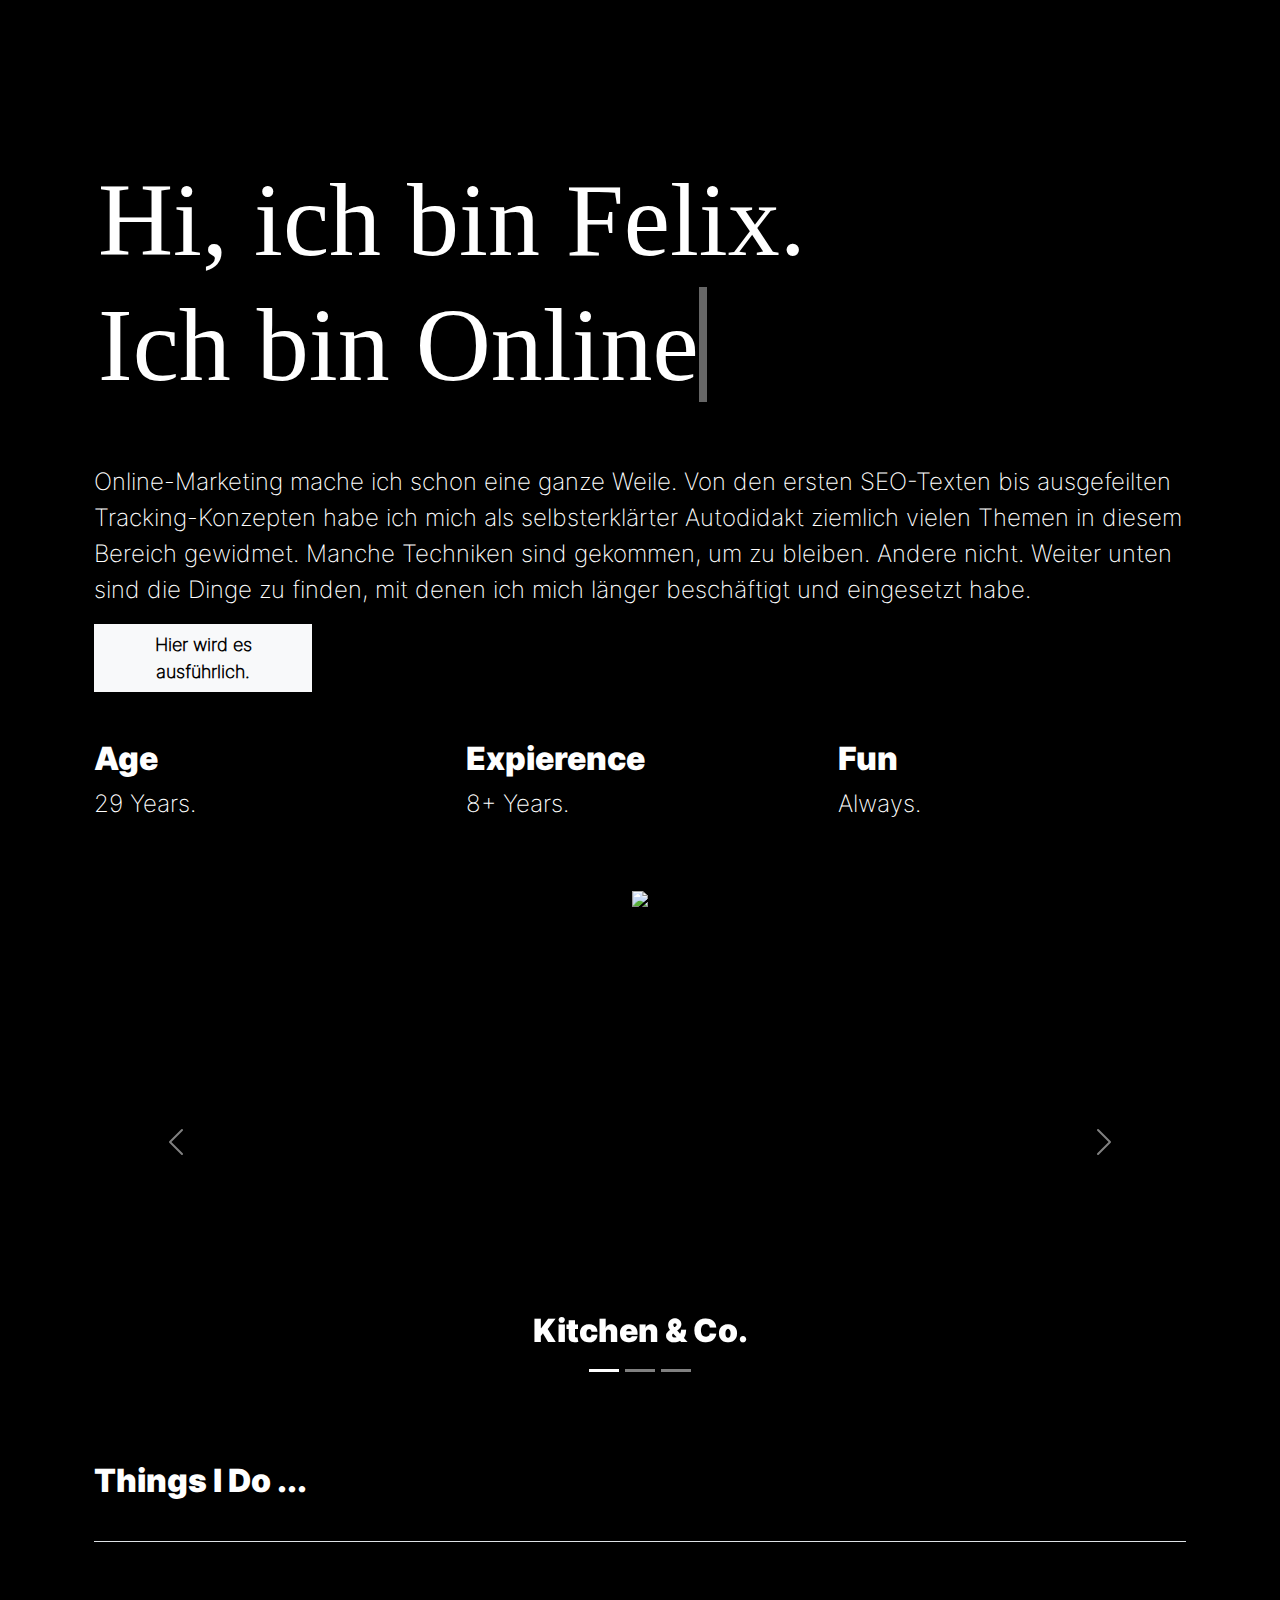
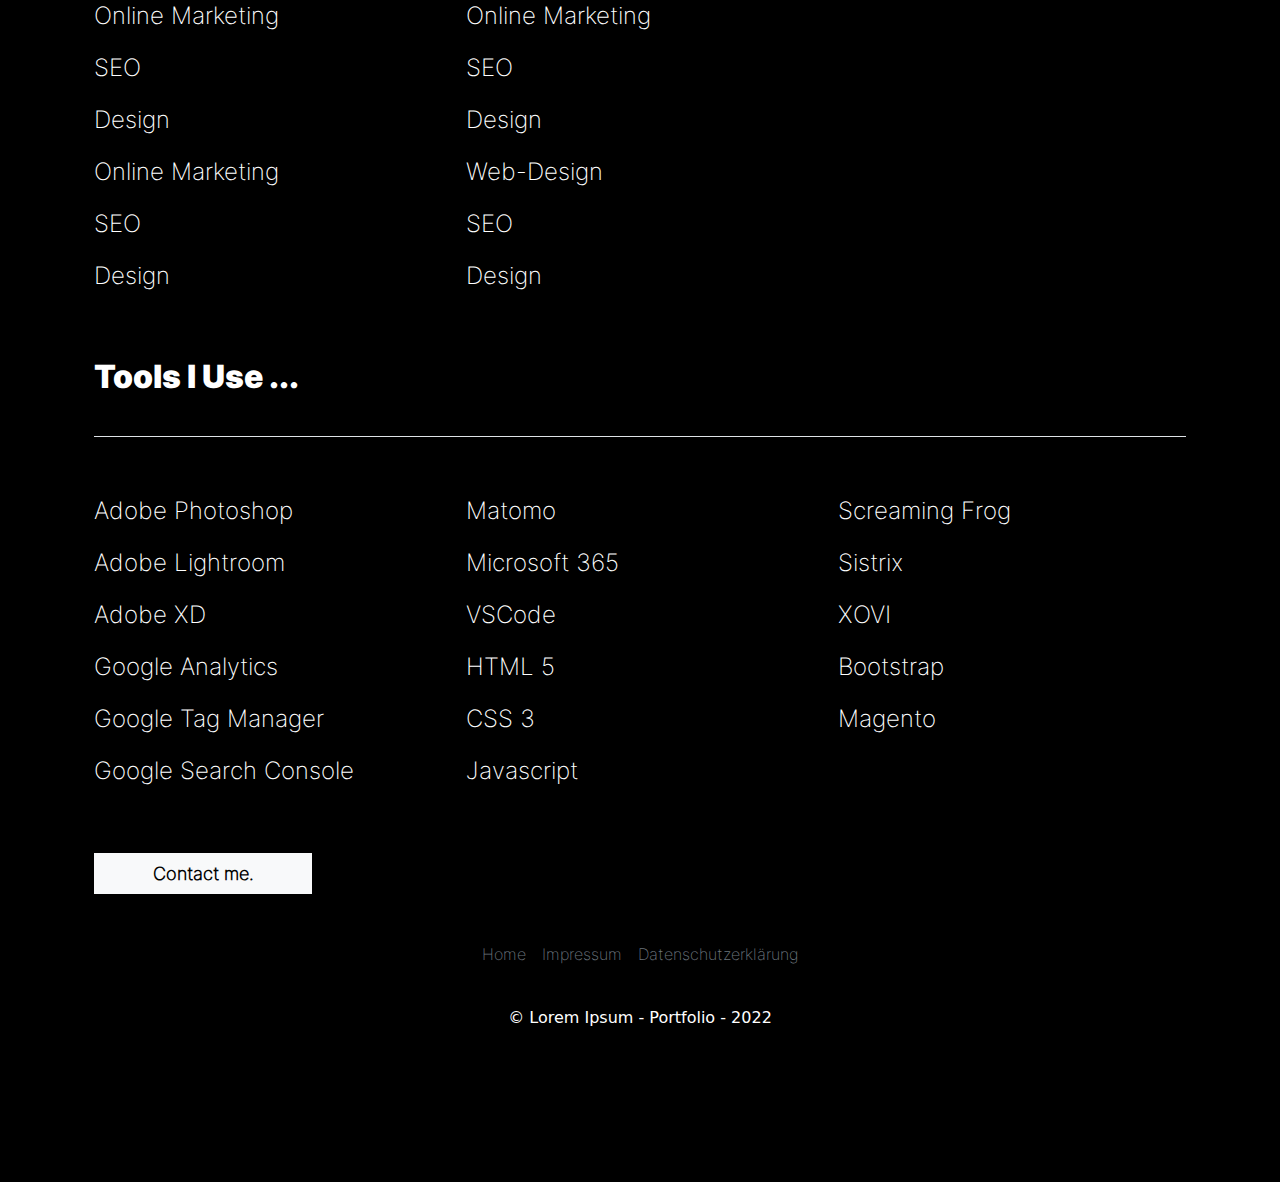
==== commit 5a5d61d2: "Version" ====
--- a/index.html
+++ b/index.html
@@ -34,11 +34,17 @@
       <div class="modal-dialog modal-dialog-centered" role="document">
         <div class="modal-content">
                   <div class="modal-header">
-                    <h1 class="modal-title fs-5 parts-text-modal" id="exampleModalLabel">Age</h1>
+                    <h1 class="modal-title fs-5 parts-text-modal" id="exampleModalLabel">Über mich</h1>
                     <button type="button" class="btn-close btn-close-white" data-bs-dismiss="modal" aria-label="Close"></button>
                   </div>
-                  <div class="modal-body">
-                    <p class="parts-text-modal">Lorem ipsum dolor sit amet, consetetur sadipscing elitr, sed diam nonumy eirmod tempor invidunt ut labore et dolore magna aliquyam erat, sed diam voluptua. At vero eos et accusam et justo duo dolores et ea rebum. Stet clita kasd gubergren, no sea takimata sanctus est Lorem ipsum dolor sit amet. Lorem ipsum dolor sit amet, consetetur sadipscing elitr, sed diam nonumy eirmod tempor invidunt ut labore et dolore magna aliquyam erat, sed diam voluptua. At vero eos et accusam et justo duo dolores et ea rebum. Stet clita kasd gubergren, no sea takimata sanctus est Lorem ipsum dolor sit amet.</p>
+                  <div class="modal-body parts-text-modal">
+                   <ul>
+                    <li>Eins</li>
+                    <h3>Zwei Zwei</h3>
+                   </br>
+                    <li>Zwei</li>
+                    <li>Drei</li>
+                   </ul>
                   </div>
                 </div>
       </div>
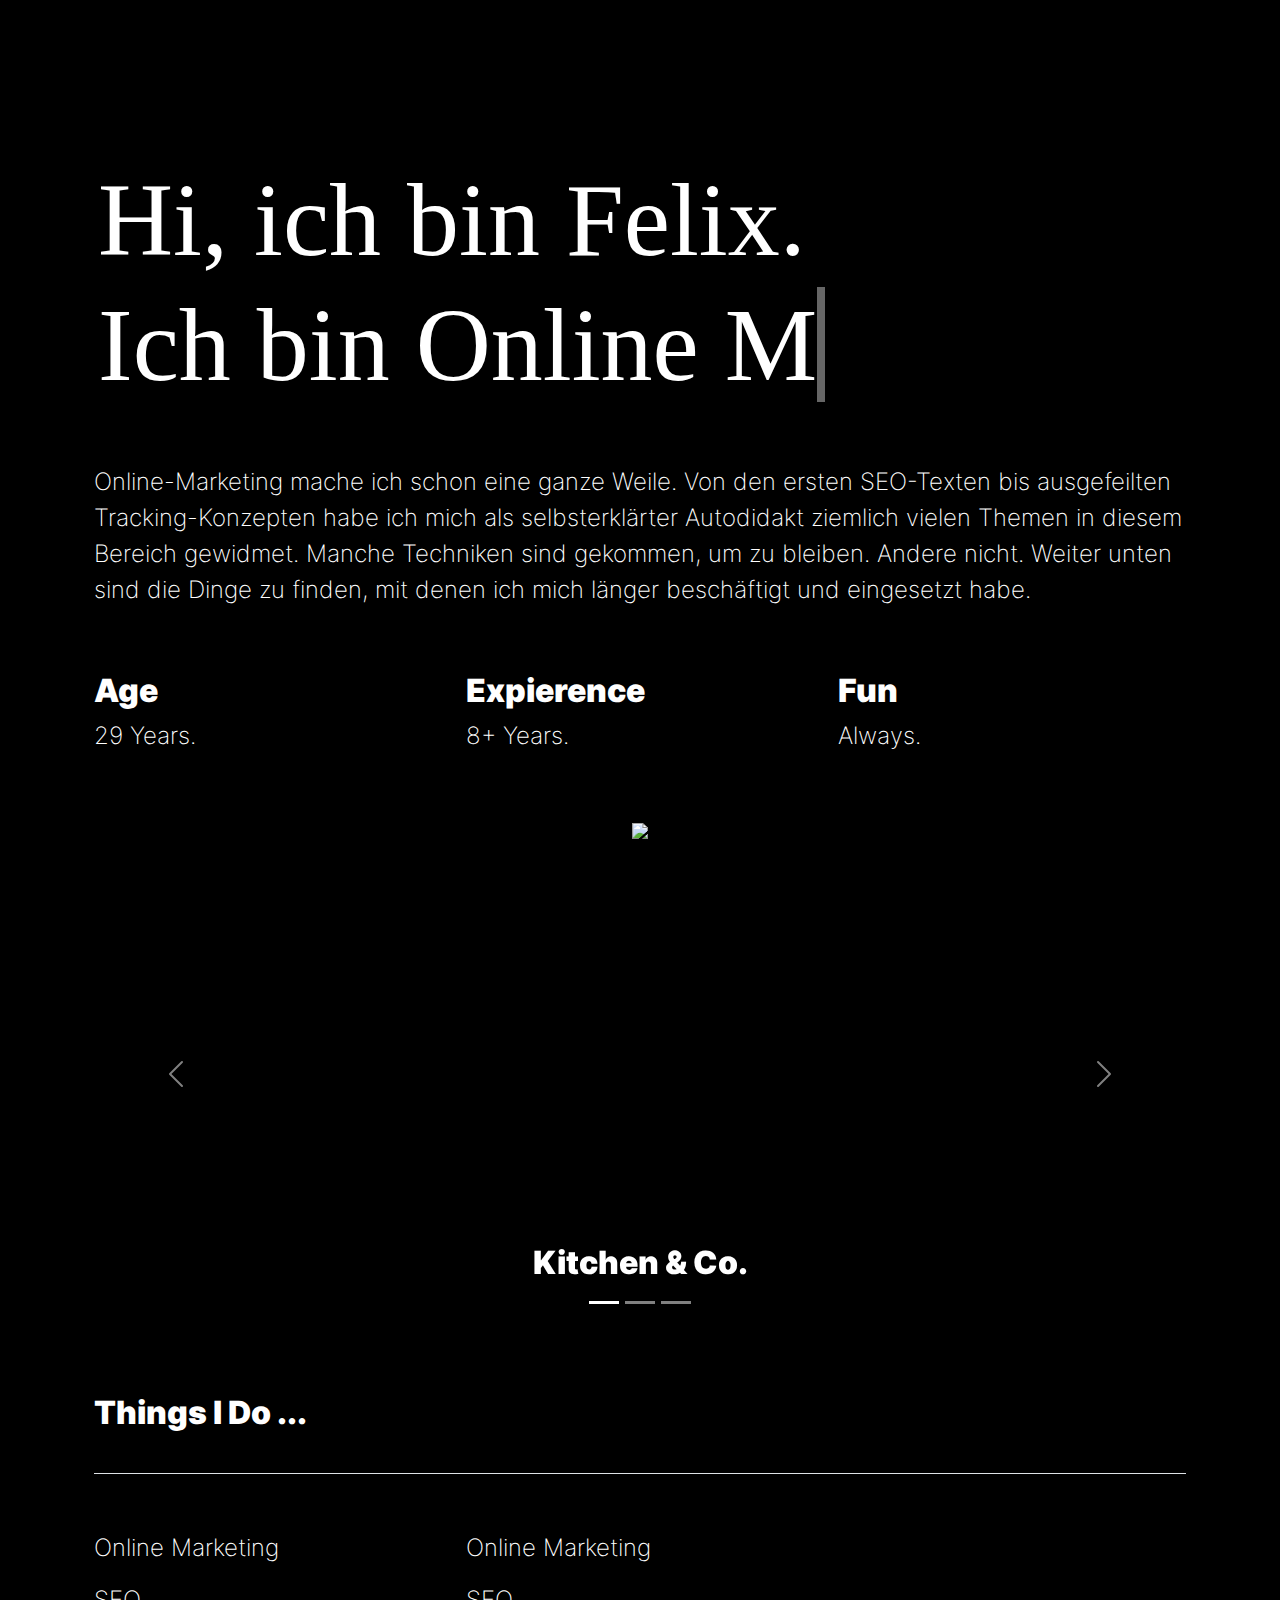
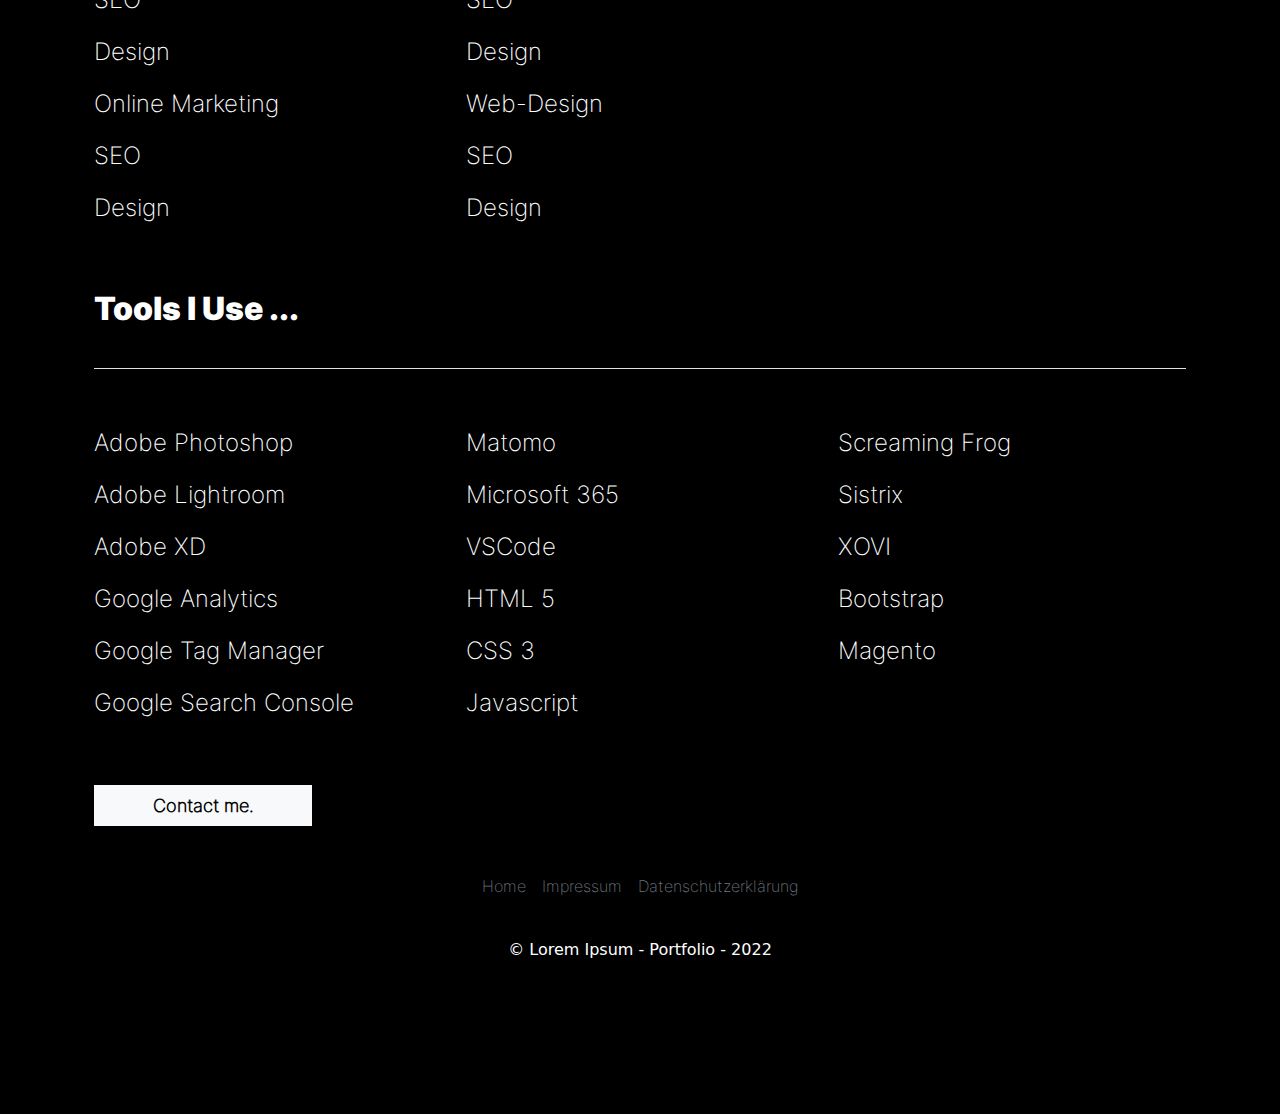
==== commit 662f5564: "Button Comment" ====
--- a/index.html
+++ b/index.html
@@ -26,9 +26,9 @@
        <span style="color: white; font-family: Merriweather-Black.ttf;"><span class="txt-rotate" data-period="2000" data-rotate="[ &quot;Online Marketer.&quot;, &quot;SEO-Manager.&quot;, &quot;Team Player.&quot;, &quot; Graphic Designer.&quot; ]"><span class="wrap"></span></span></span></h1>      
     </div>
     <p class="parts-text-intro">Online-Marketing mache ich schon eine ganze Weile. Von den ersten SEO-Texten bis ausgefeilten Tracking-Konzepten habe ich mich als selbsterklärter Autodidakt ziemlich vielen Themen in diesem Bereich gewidmet. Manche Techniken sind gekommen, um zu bleiben. Andere nicht. Weiter unten sind die Dinge zu finden, mit denen ich mich länger beschäftigt und eingesetzt habe.</p>
-    <button type="button" class="btn btn-light" data-bs-toggle="modal" data-bs-target="#exampleModalAge">
+    <!-- <button type="button" class="btn btn-light" data-bs-toggle="modal" data-bs-target="#exampleModalAge">
       Hier wird es ausführlich.
-    </button>
+    </button> -->
     <!-- Modal -->
     <div class="modal fade" id="exampleModalAge" tabindex="-1" role="dialog" aria-labelledby="exampleModalCenterTitle" aria-hidden="true">
       <div class="modal-dialog modal-dialog-centered" role="document">
@@ -81,7 +81,6 @@
   <div class="carousel-inner">
     <div class="carousel-item active">
       <img class="img-fluid" src="Kitchenco.png">
-
       <div class="container">
         <div class="carousel-caption text-muted">
           <h2>Kitchen & Co.</h2>
